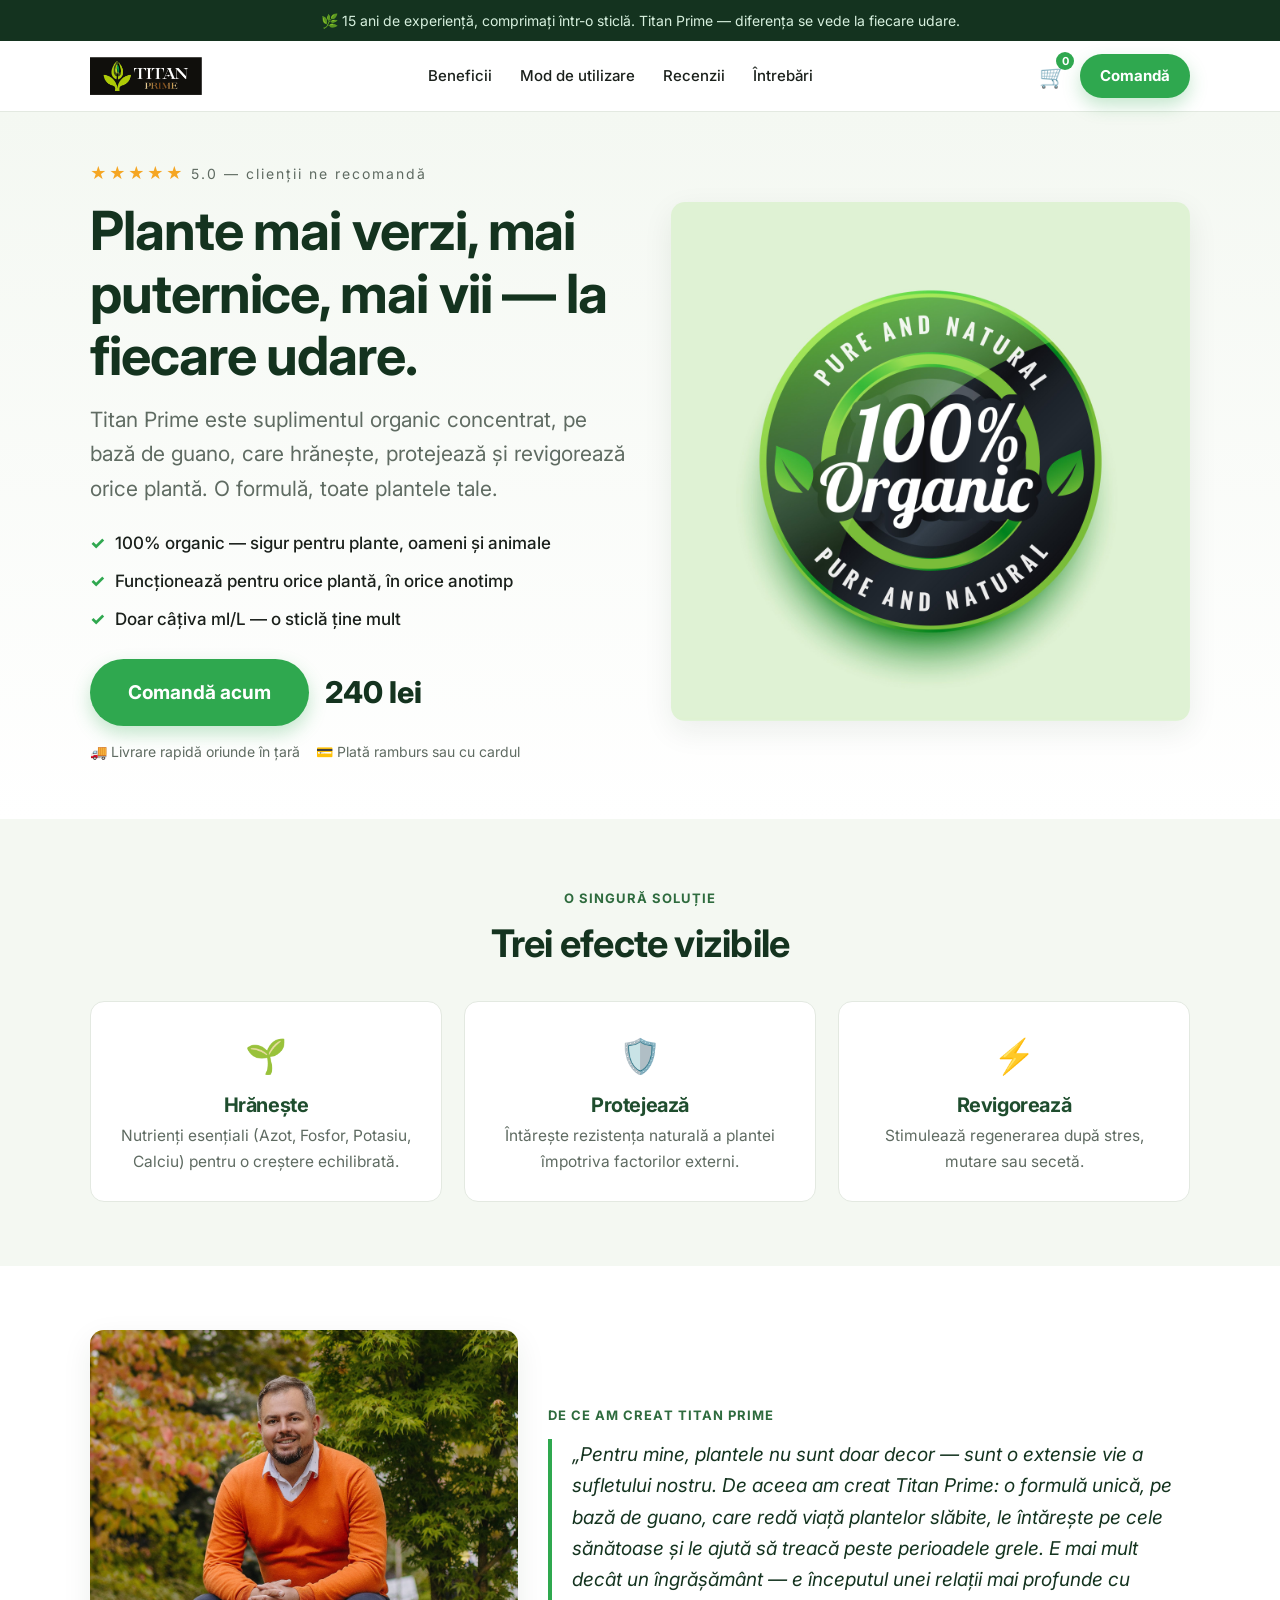
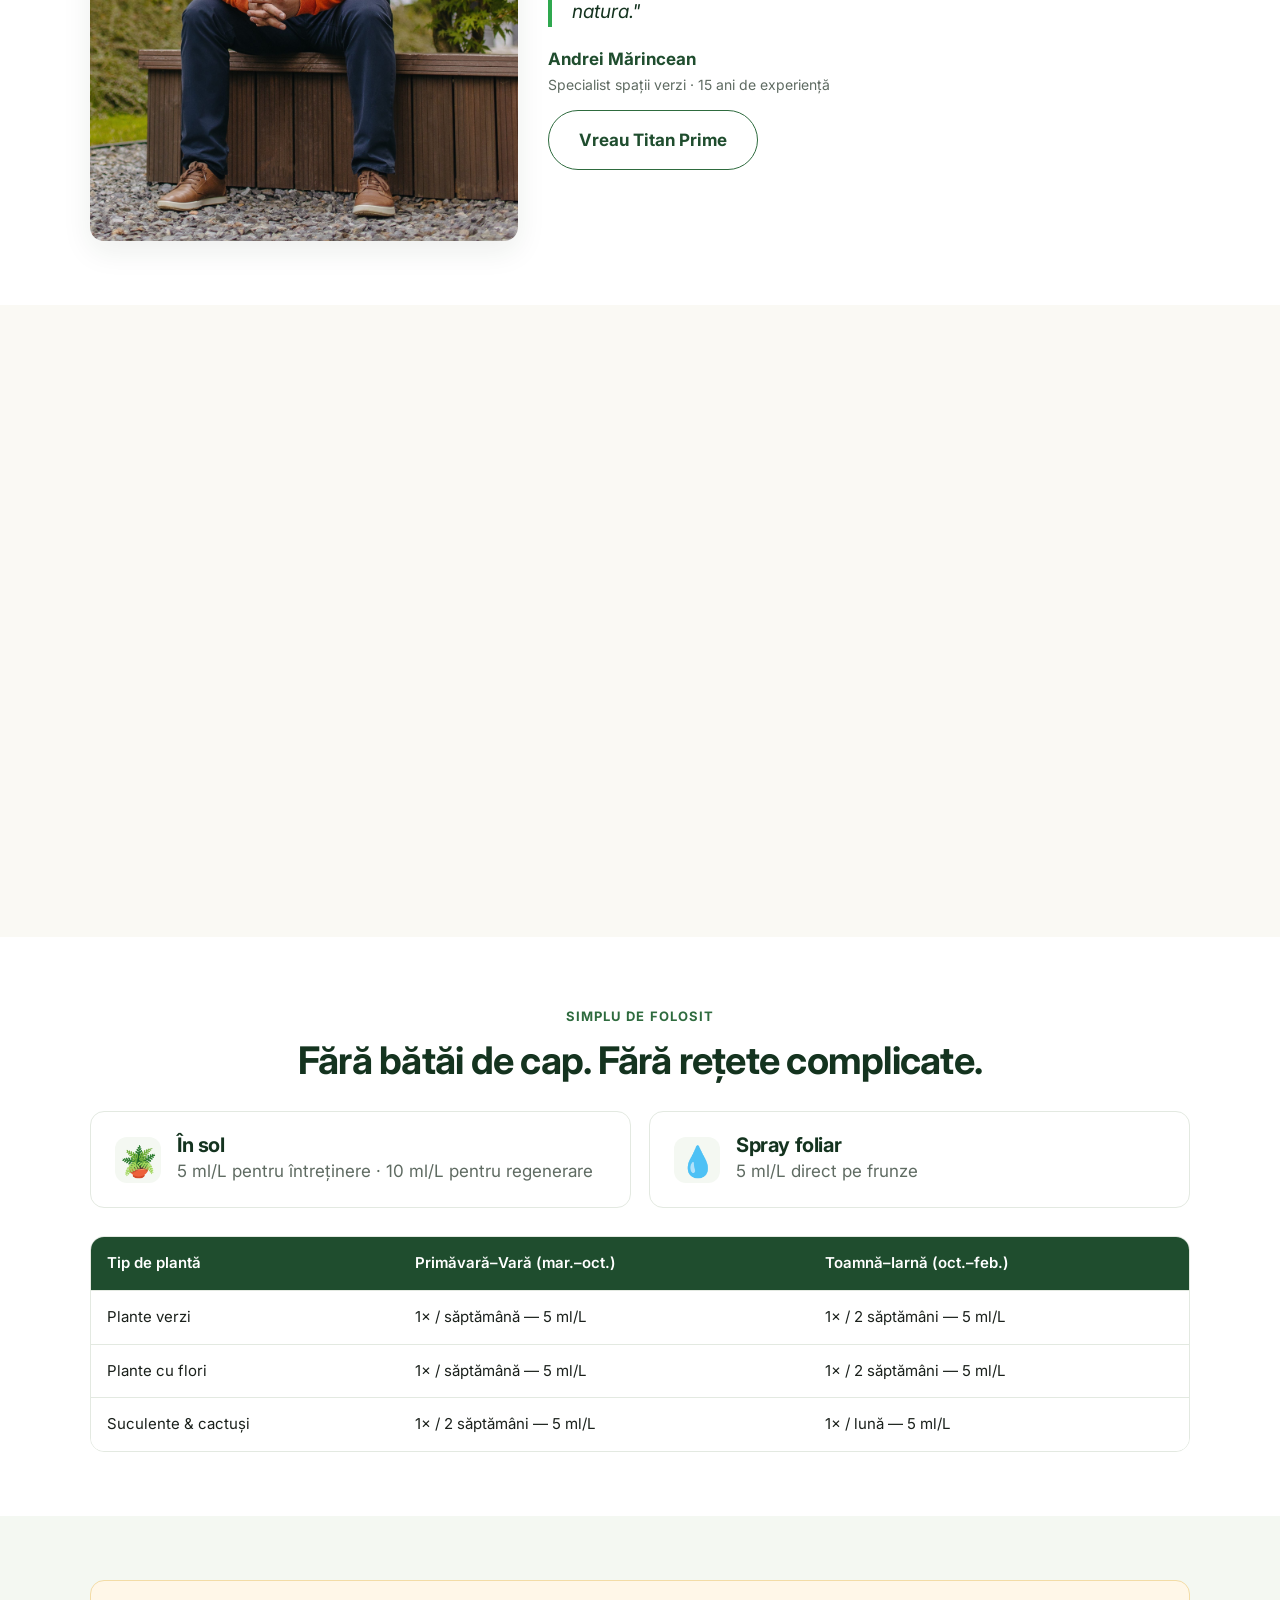
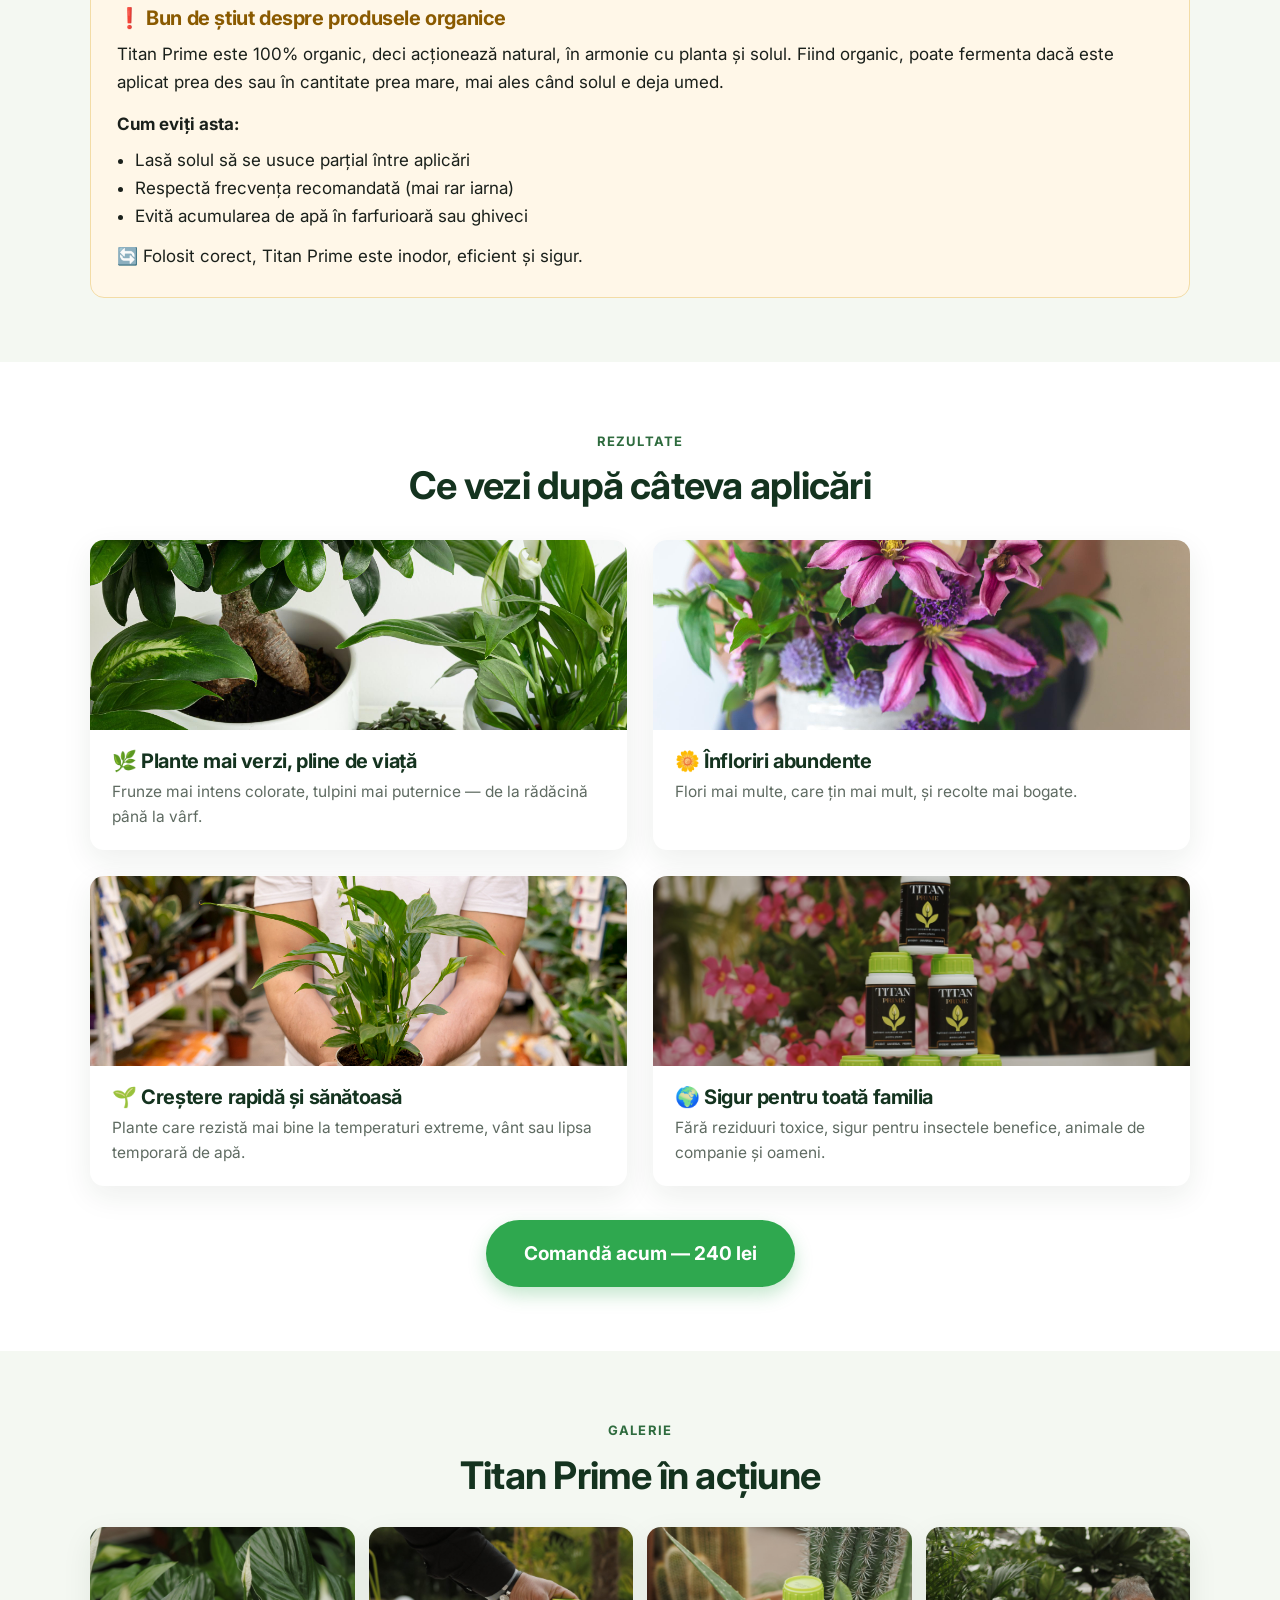
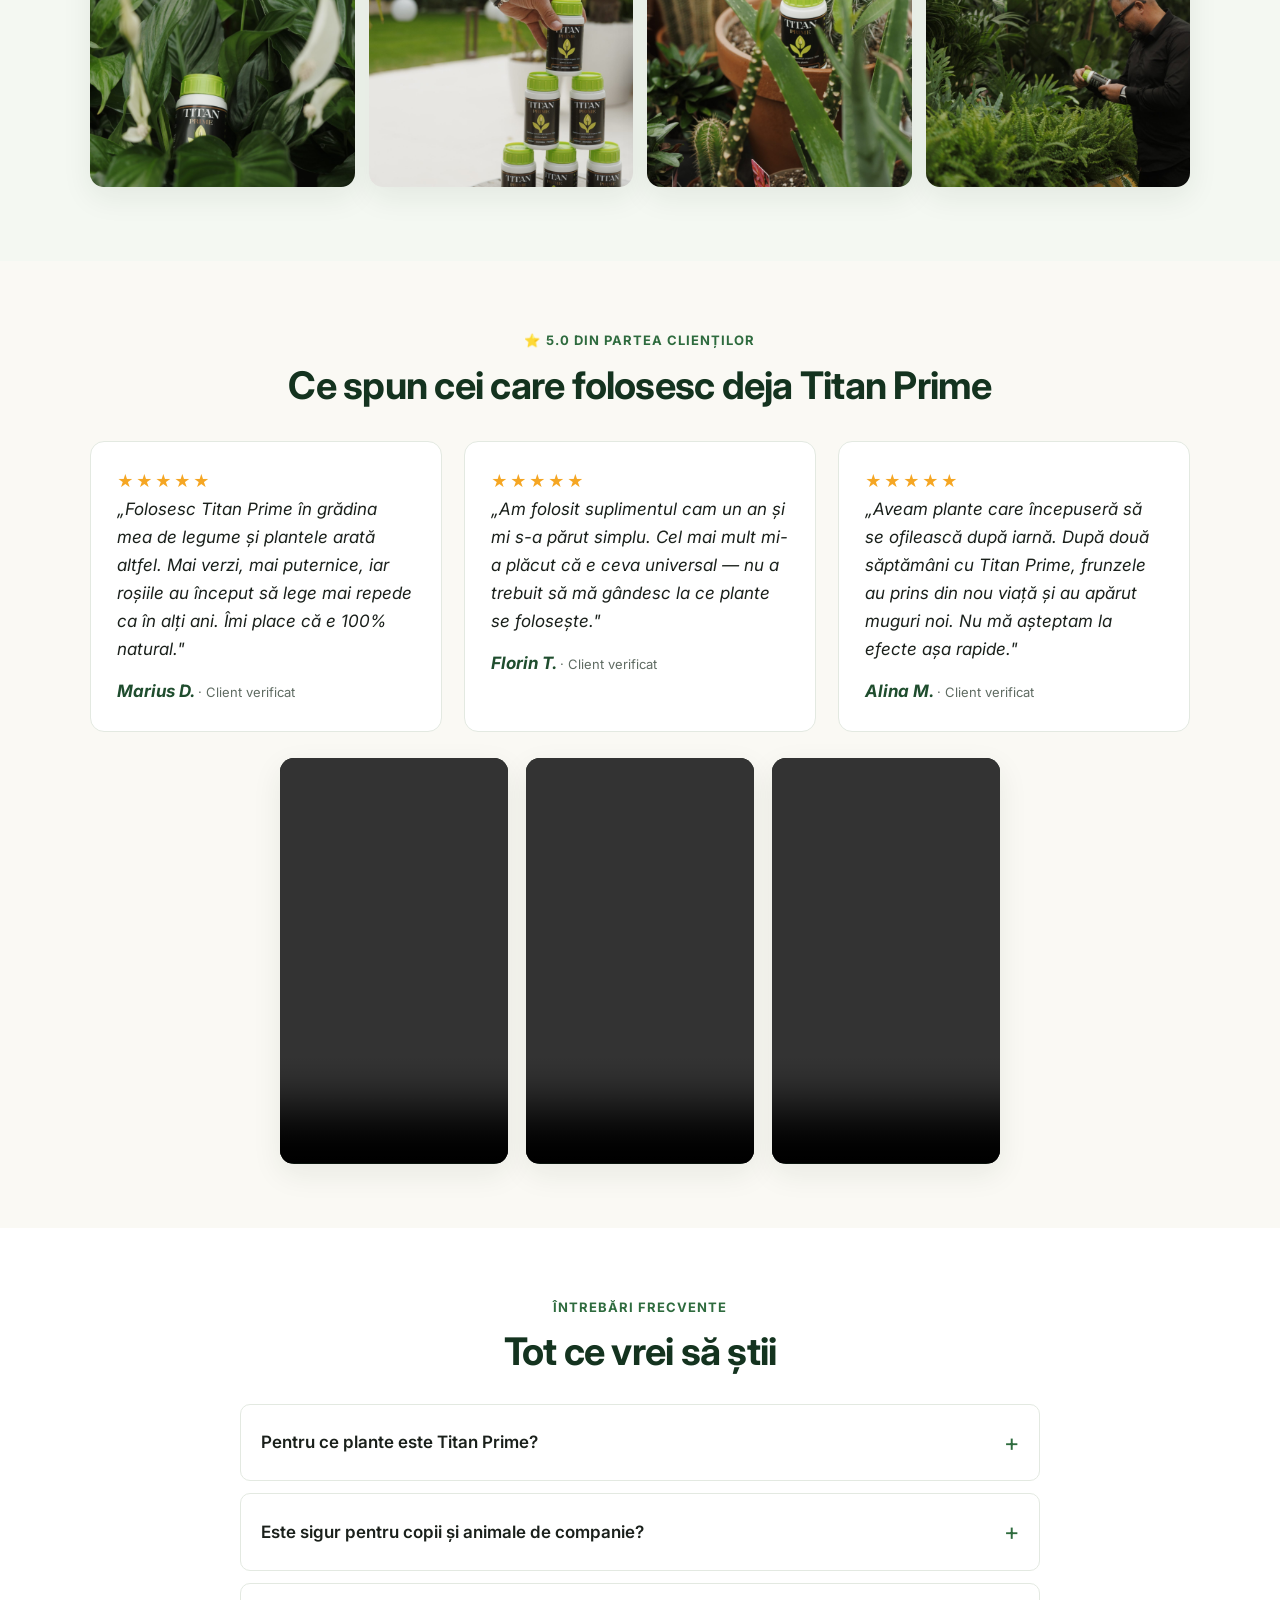
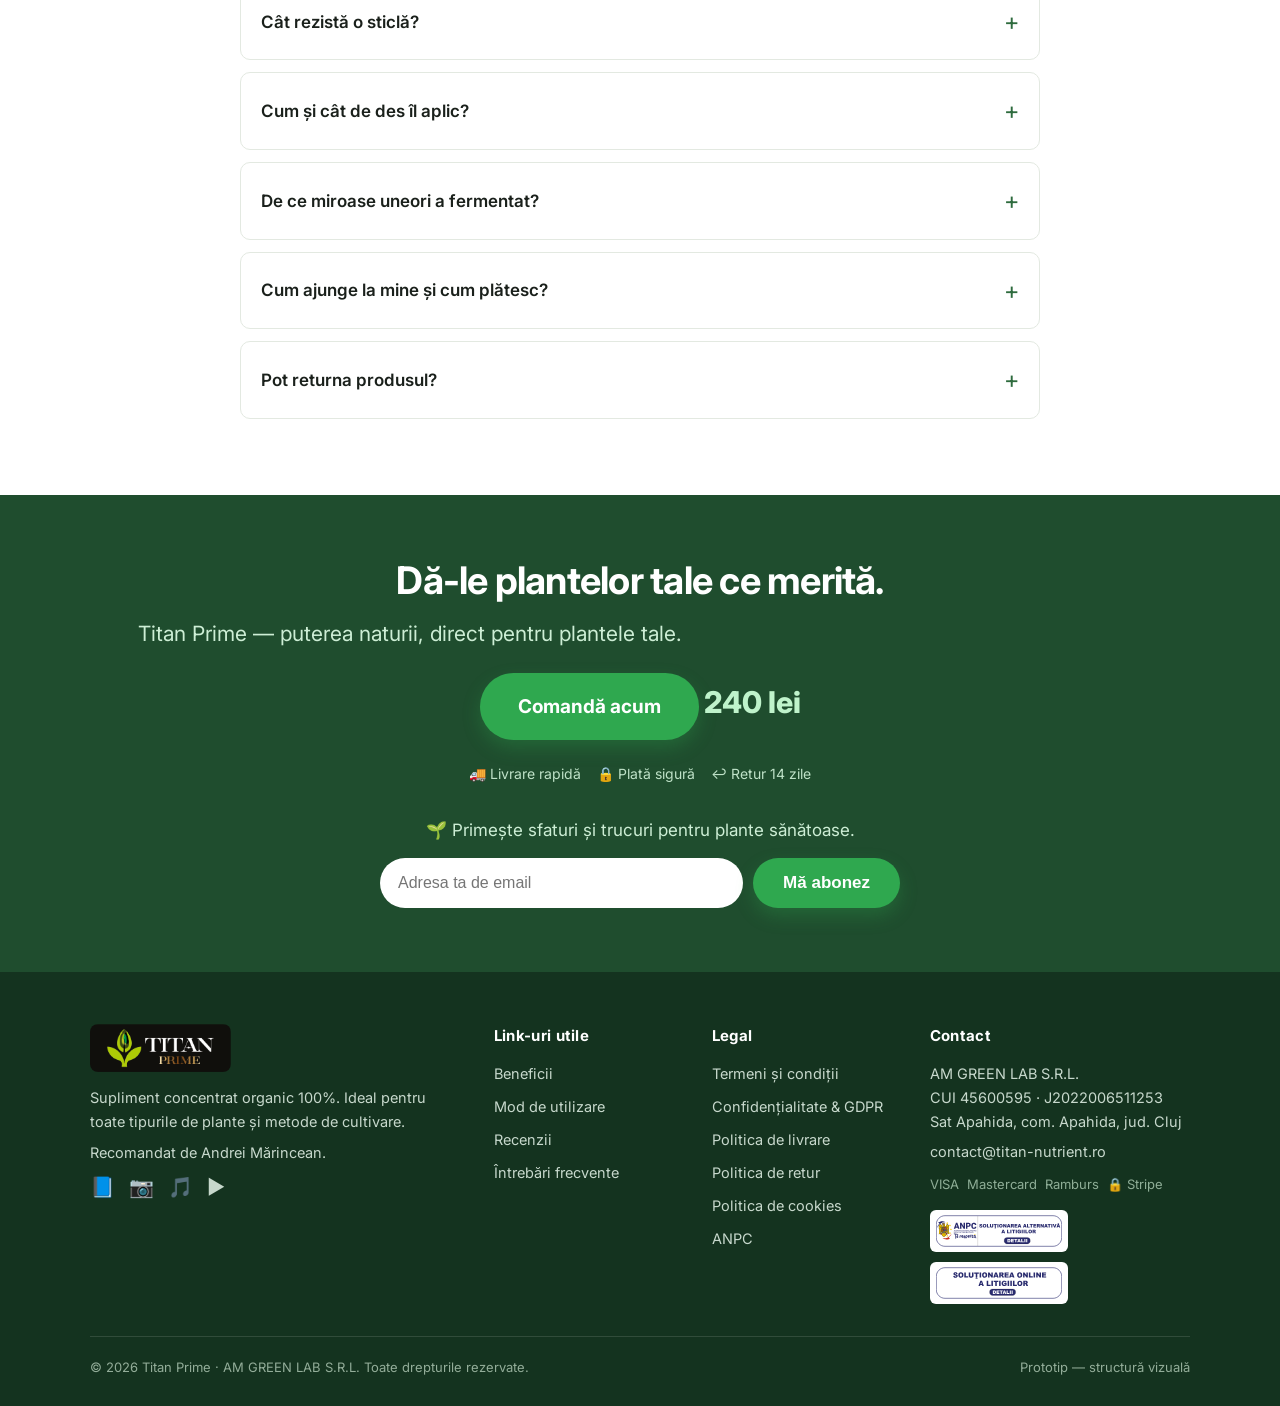
==== index.html @ b07f4537 "Titan Prime — prototip static (landing + pagini legale) Co-Authored-By: Claude Opus 4.8 (1M context)" ====
<!doctype html>
<html lang="ro">
<head>
  <meta charset="utf-8" />
  <meta name="viewport" content="width=device-width, initial-scale=1" />
  <title>Titan Prime — Supliment organic concentrat pentru plante | 100% natural</title>
  <meta name="description" content="Titan Prime, suplimentul organic pe bază de guano care hrănește, protejează și revigorează orice plantă. Recomandat de Andrei Mărincean. Livrare rapidă în toată țara." />
  <meta property="og:title" content="Titan Prime — puterea naturii, direct pentru plantele tale" />
  <meta property="og:description" content="Supliment organic concentrat 100%, pe bază de guano. Plante mai verzi, mai puternice, mai vii." />
  <meta property="og:image" content="assets/img/product-hero.jpg" />
  <meta property="og:type" content="product" />
  <link rel="icon" href="data:image/svg+xml,%3Csvg xmlns='http://www.w3.org/2000/svg' viewBox='0 0 64 64'%3E%3Crect width='64' height='64' rx='14' fill='%231f4d2e'/%3E%3Ctext x='50%25' y='56%25' text-anchor='middle' font-family='Arial,sans-serif' font-size='30' font-weight='700' fill='%237bc043'%3ETP%3C/text%3E%3C/svg%3E" />
  <link rel="preconnect" href="https://fonts.googleapis.com" />
  <link rel="preconnect" href="https://fonts.gstatic.com" crossorigin />
  <link href="https://fonts.googleapis.com/css2?family=Inter:wght@400;500;600;700;800&display=swap" rel="stylesheet" />
  <link rel="stylesheet" href="assets/css/styles.css" />
</head>
<body>

  <!-- Announcement bar -->
  <div class="announce">🌿 15 ani de experiență, comprimați într-o sticlă. Titan Prime — diferența se vede la fiecare udare.</div>

  <!-- Header -->
  <header class="site-header">
    <div class="wrap">
      <a class="logo" href="index.html"><img src="assets/img/logo.png" alt="Titan Prime" /></a>
      <nav class="site-nav">
        <a href="#beneficii">Beneficii</a>
        <a href="#utilizare">Mod de utilizare</a>
        <a href="#recenzii">Recenzii</a>
        <a href="#faq">Întrebări</a>
      </nav>
      <div class="header-actions">
        <a class="cart-link" href="#" aria-label="Coș">🛒<span class="cart-count">0</span></a>
        <a class="btn" href="#comanda">Comandă</a>
      </div>
    </div>
  </header>

  <main>

    <!-- HERO -->
    <section class="hero" id="comanda">
      <div class="wrap">
        <div class="hero__copy">
          <div class="stars">★★★★★ <span style="color:var(--muted);font-size:14px;">5.0 — clienții ne recomandă</span></div>
          <h1>Plante mai verzi, mai puternice, mai vii — la fiecare udare.</h1>
          <p class="lead">Titan Prime este suplimentul organic concentrat, pe bază de guano, care hrănește, protejează și revigorează orice plantă. O formulă, toate plantele tale.</p>
          <ul class="hero__bullets">
            <li>100% organic — sigur pentru plante, oameni și animale</li>
            <li>Funcționează pentru orice plantă, în orice anotimp</li>
            <li>Doar câțiva ml/L — o sticlă ține mult</li>
          </ul>
          <div class="hero__cta">
            <a class="btn btn--lg" href="#comanda">Comandă acum</a>
            <span class="price">240 lei</span>
          </div>
          <div class="trust-row">
            <span>🚚 Livrare rapidă oriunde în țară</span>
            <span>💳 Plată ramburs sau cu cardul</span>
          </div>
        </div>
        <div class="hero__media">
          <img src="assets/img/product-hero.jpg" alt="Titan Prime — supliment organic concentrat pentru plante" />
        </div>
      </div>
    </section>

    <!-- TRANSFORMATION / 3 benefits -->
    <section class="section section--soft">
      <div class="wrap center">
        <span class="eyebrow">O singură soluție</span>
        <h2>Trei efecte vizibile</h2>
        <div class="tri">
          <div class="tri__item">
            <div class="tri__icon">🌱</div>
            <h3>Hrănește</h3>
            <p>Nutrienți esențiali (Azot, Fosfor, Potasiu, Calciu) pentru o creștere echilibrată.</p>
          </div>
          <div class="tri__item">
            <div class="tri__icon">🛡️</div>
            <h3>Protejează</h3>
            <p>Întărește rezistența naturală a plantei împotriva factorilor externi.</p>
          </div>
          <div class="tri__item">
            <div class="tri__icon">⚡</div>
            <h3>Revigorează</h3>
            <p>Stimulează regenerarea după stres, mutare sau secetă.</p>
          </div>
        </div>
      </div>
    </section>

    <!-- FOUNDER -->
    <section class="section">
      <div class="wrap">
        <div class="founder">
          <img src="assets/img/andrei-founder.jpg" alt="Andrei Mărincean, specialist spații verzi" loading="lazy" />
          <div>
            <span class="eyebrow">De ce am creat Titan Prime</span>
            <blockquote>„Pentru mine, plantele nu sunt doar decor — sunt o extensie vie a sufletului nostru. De aceea am creat Titan Prime: o formulă unică, pe bază de guano, care redă viață plantelor slăbite, le întărește pe cele sănătoase și le ajută să treacă peste perioadele grele. E mai mult decât un îngrășământ — e începutul unei relații mai profunde cu natura."</blockquote>
            <p class="sign">Andrei Mărincean <span>Specialist spații verzi · 15 ani de experiență</span></p>
            <a class="btn btn--ghost" href="#comanda">Vreau Titan Prime</a>
          </div>
        </div>
      </div>
    </section>

    <!-- FEATURES -->
    <section class="section section--cream" id="beneficii">
      <div class="wrap center">
        <span class="eyebrow">De ce Titan Prime</span>
        <h2>Tot ce-i trebuie plantei tale, într-o sticlă</h2>
        <div class="features" style="text-align:left;">
          <div class="feature"><div class="feature__icon">🧪</div><h3>Formulă concentrată</h3><p>Doar câțiva ml/L pentru rezultate vizibile. O sticlă ține luni întregi.</p></div>
          <div class="feature"><div class="feature__icon">🌍</div><h3>100% organic</h3><p>Ingrediente naturale care protejează planta, solul, animalele și familia ta.</p></div>
          <div class="feature"><div class="feature__icon">🪴</div><h3>Versatilitate totală</h3><p>Funcționează la plante de apartament, de grădină și de cultură, în orice anotimp.</p></div>
          <div class="feature"><div class="feature__icon">🛡️</div><h3>Sprijină imunitatea</h3><p>Ajută planta să reziste mai bine la stres, boli și schimbări de mediu.</p></div>
          <div class="feature"><div class="feature__icon">⏱️</div><h3>Economisește timp</h3><p>Fără rețete complicate, fără pregătiri. Aplici și vezi cum cresc.</p></div>
          <div class="feature"><div class="feature__icon">⭐</div><h3>Recomandat de specialist</h3><p>Creat de Andrei Mărincean, cu 15 ani de experiență în îngrijirea plantelor.</p></div>
        </div>
      </div>
    </section>

    <!-- HOW TO USE -->
    <section class="section" id="utilizare">
      <div class="wrap">
        <div class="center">
          <span class="eyebrow">Simplu de folosit</span>
          <h2>Fără bătăi de cap. Fără rețete complicate.</h2>
        </div>
        <div class="usage-modes">
          <div class="usage-mode"><span class="ic ic--emoji">🪴</span><div><h3>În sol</h3><p style="margin:0;color:var(--muted);">5 ml/L pentru întreținere · 10 ml/L pentru regenerare</p></div></div>
          <div class="usage-mode"><span class="ic ic--emoji">💧</span><div><h3>Spray foliar</h3><p style="margin:0;color:var(--muted);">5 ml/L direct pe frunze</p></div></div>
        </div>
        <div class="table-wrap">
          <table>
            <thead>
              <tr><th>Tip de plantă</th><th>Primăvară–Vară (mar.–oct.)</th><th>Toamnă–Iarnă (oct.–feb.)</th></tr>
            </thead>
            <tbody>
              <tr><td>Plante verzi</td><td>1× / săptămână — 5 ml/L</td><td>1× / 2 săptămâni — 5 ml/L</td></tr>
              <tr><td>Plante cu flori</td><td>1× / săptămână — 5 ml/L</td><td>1× / 2 săptămâni — 5 ml/L</td></tr>
              <tr><td>Suculente & cactuși</td><td>1× / 2 săptămâni — 5 ml/L</td><td>1× / lună — 5 ml/L</td></tr>
            </tbody>
          </table>
        </div>
      </div>
    </section>

    <!-- NOTICE -->
    <section class="section section--soft">
      <div class="wrap">
        <div class="notice">
          <h3>❗ Bun de știut despre produsele organice</h3>
          <p>Titan Prime este 100% organic, deci acționează natural, în armonie cu planta și solul. Fiind organic, poate fermenta dacă este aplicat prea des sau în cantitate prea mare, mai ales când solul e deja umed.</p>
          <strong>Cum eviți asta:</strong>
          <ul>
            <li>Lasă solul să se usuce parțial între aplicări</li>
            <li>Respectă frecvența recomandată (mai rar iarna)</li>
            <li>Evită acumularea de apă în farfurioară sau ghiveci</li>
          </ul>
          <p style="margin:12px 0 0;">🔄 Folosit corect, Titan Prime este inodor, eficient și sigur.</p>
        </div>
      </div>
    </section>

    <!-- PROVEN BENEFITS -->
    <section class="section">
      <div class="wrap center">
        <span class="eyebrow">Rezultate</span>
        <h2>Ce vezi după câteva aplicări</h2>
        <div class="benefits-list" style="text-align:left;">
          <div class="benefit-card"><img src="assets/img/benefit-verzi.jpg" alt="Plante mai verzi" loading="lazy" /><div class="body"><h3>🌿 Plante mai verzi, pline de viață</h3><p>Frunze mai intens colorate, tulpini mai puternice — de la rădăcină până la vârf.</p></div></div>
          <div class="benefit-card"><img src="assets/img/benefit-flori.jpg" alt="Înfloriri abundente" loading="lazy" /><div class="body"><h3>🌼 Înfloriri abundente</h3><p>Flori mai multe, care țin mai mult, și recolte mai bogate.</p></div></div>
          <div class="benefit-card"><img src="assets/img/benefit-crestere.jpg" alt="Creștere rapidă" loading="lazy" /><div class="body"><h3>🌱 Creștere rapidă și sănătoasă</h3><p>Plante care rezistă mai bine la temperaturi extreme, vânt sau lipsa temporară de apă.</p></div></div>
          <div class="benefit-card"><img src="assets/img/gallery-1.jpg" alt="Sigur pentru familie" /><div class="body"><h3>🌍 Sigur pentru toată familia</h3><p>Fără reziduuri toxice, sigur pentru insectele benefice, animale de companie și oameni.</p></div></div>
        </div>
        <div style="margin-top:34px;"><a class="btn btn--lg" href="#comanda">Comandă acum — 240 lei</a></div>
      </div>
    </section>

    <!-- GALLERY STRIP -->
    <section class="section section--soft">
      <div class="wrap center">
        <span class="eyebrow">Galerie</span>
        <h2>Titan Prime în acțiune</h2>
        <div class="gallery-strip">
          <img src="assets/img/gallery-5.jpg" alt="Plante îngrijite cu Titan Prime" loading="lazy" />
          <img src="assets/img/gallery-2.jpg" alt="Plante îngrijite cu Titan Prime" loading="lazy" />
          <img src="assets/img/gallery-3.jpg" alt="Plante sănătoase" loading="lazy" />
          <img src="assets/img/gallery-4.jpg" alt="Rezultate Titan Prime" loading="lazy" />
        </div>
      </div>
    </section>

    <!-- TESTIMONIALS -->
    <section class="section section--cream" id="recenzii">
      <div class="wrap center">
        <span class="eyebrow">⭐ 5.0 din partea clienților</span>
        <h2>Ce spun cei care folosesc deja Titan Prime</h2>
        <div class="reviews" style="text-align:left;">
          <div class="review">
            <div class="stars">★★★★★</div>
            <p>„Folosesc Titan Prime în grădina mea de legume și plantele arată altfel. Mai verzi, mai puternice, iar roșiile au început să lege mai repede ca în alți ani. Îmi place că e 100% natural."</p>
            <p class="who">Marius D. <span>· Client verificat</span></p>
          </div>
          <div class="review">
            <div class="stars">★★★★★</div>
            <p>„Am folosit suplimentul cam un an și mi s-a părut simplu. Cel mai mult mi-a plăcut că e ceva universal — nu a trebuit să mă gândesc la ce plante se folosește."</p>
            <p class="who">Florin T. <span>· Client verificat</span></p>
          </div>
          <div class="review">
            <div class="stars">★★★★★</div>
            <p>„Aveam plante care începuseră să se ofilească după iarnă. După două săptămâni cu Titan Prime, frunzele au prins din nou viață și au apărut muguri noi. Nu mă așteptam la efecte așa rapide."</p>
            <p class="who">Alina M. <span>· Client verificat</span></p>
          </div>
        </div>
        <!-- Video testimoniale reale -->
        <div class="video-row">
          <video class="video-item" controls preload="metadata" muted playsinline src="https://shop.andreimarincean.ro/wp-content/uploads/2025/05/VID-20251214-WA0001.mp4"></video>
          <video class="video-item" controls preload="metadata" muted playsinline src="https://shop.andreimarincean.ro/wp-content/uploads/2026/02/Recenzie-Andrei-Marincean-landscape.mp4"></video>
          <video class="video-item" controls preload="metadata" muted playsinline src="https://shop.andreimarincean.ro/wp-content/uploads/2025/10/reel-scurt-converted.mp4#t=1"></video>
        </div>
      </div>
    </section>

    <!-- FAQ -->
    <section class="section" id="faq">
      <div class="wrap center">
        <span class="eyebrow">Întrebări frecvente</span>
        <h2>Tot ce vrei să știi</h2>
        <div class="faq" style="text-align:left;">
          <details><summary>Pentru ce plante este Titan Prime?</summary><p>Pentru toate — plante de apartament, de grădină, de cultură, plante verzi, cu flori, suculente și cactuși.</p></details>
          <details><summary>Este sigur pentru copii și animale de companie?</summary><p>Da. Titan Prime este 100% organic, fără reziduuri toxice, sigur pentru oameni, animale și insectele benefice — folosit conform indicațiilor.</p></details>
          <details><summary>Cât rezistă o sticlă?</summary><p>Mult. Formula e concentrată — ai nevoie de doar câțiva ml/L per aplicare.</p></details>
          <details><summary>Cum și cât de des îl aplic?</summary><p>În sol (5 ml/L întreținere, 10 ml/L regenerare) sau ca spray foliar (5 ml/L). Frecvența variază pe anotimp — vezi tabelul de mai sus.</p></details>
          <details><summary>De ce miroase uneori a fermentat?</summary><p>Pentru că e organic. Apare doar dacă aplici prea des sau pe sol prea umed. Respectă frecvența și lasă solul să se usuce parțial între aplicări.</p></details>
          <details><summary>Cum ajunge la mine și cum plătesc?</summary><p>Livrare rapidă oriunde în țară, prin curier. Plătești ramburs (la livrare) sau cu cardul.</p></details>
          <details><summary>Pot returna produsul?</summary><p>Da, ai 14 zile de retragere conform legii. Vezi <a href="politica-de-retur.html">Politica de retur</a>.</p></details>
        </div>
      </div>
    </section>

    <!-- FINAL CTA + NEWSLETTER -->
    <section class="section section--green">
      <div class="wrap final-cta">
        <h2>Dă-le plantelor tale ce merită.</h2>
        <p class="lead" style="color:#cdeed5;">Titan Prime — puterea naturii, direct pentru plantele tale.</p>
        <div style="margin:22px 0;"><a class="btn btn--lg" href="#comanda">Comandă acum</a> <span class="price">240 lei</span></div>
        <div class="trust-row" style="justify-content:center;color:#bfe2c8;">
          <span>🚚 Livrare rapidă</span><span>🔒 Plată sigură</span><span>↩️ Retur 14 zile</span>
        </div>
        <div class="newsletter">
          <p style="color:#cdeed5;margin-top:30px;">🌱 Primește sfaturi și trucuri pentru plante sănătoase.</p>
          <form onsubmit="return false;">
            <input type="email" placeholder="Adresa ta de email" aria-label="Email" />
            <button class="btn" type="submit">Mă abonez</button>
          </form>
        </div>
      </div>
    </section>

  </main>

  <!-- FOOTER -->
  <footer class="site-footer">
    <div class="wrap">
      <div class="footer-grid">
        <div>
          <div class="footer-logo"><img src="assets/img/logo.png" alt="Titan Prime" /></div>
          <p style="margin:0;">Supliment concentrat organic 100%. Ideal pentru toate tipurile de plante și metode de cultivare.</p>
          <p style="margin:8px 0 0;">Recomandat de Andrei Mărincean.</p>
          <div class="socials"><a href="#" aria-label="Facebook">📘</a><a href="#" aria-label="Instagram">📷</a><a href="#" aria-label="TikTok">🎵</a><a href="#" aria-label="YouTube">▶️</a></div>
        </div>
        <div>
          <h4>Link-uri utile</h4>
          <ul>
            <li><a href="#beneficii">Beneficii</a></li>
            <li><a href="#utilizare">Mod de utilizare</a></li>
            <li><a href="#recenzii">Recenzii</a></li>
            <li><a href="#faq">Întrebări frecvente</a></li>
          </ul>
        </div>
        <div>
          <h4>Legal</h4>
          <ul>
            <li><a href="termeni-si-conditii.html">Termeni și condiții</a></li>
            <li><a href="politica-de-confidentialitate-si-gdpr.html">Confidențialitate & GDPR</a></li>
            <li><a href="politica-de-livrare.html">Politica de livrare</a></li>
            <li><a href="politica-de-retur.html">Politica de retur</a></li>
            <li><a href="politica-de-cookies.html">Politica de cookies</a></li>
            <li><a href="https://anpc.ro/" target="_blank" rel="noopener">ANPC</a></li>
          </ul>
        </div>
        <div>
          <h4>Contact</h4>
          <p style="margin:0 0 6px;">AM GREEN LAB S.R.L.<br>CUI 45600595 · J2022006511253<br>Sat Apahida, com. Apahida, jud. Cluj</p>
          <p style="margin:0;"><a href="mailto:contact@titan-nutrient.ro">contact@titan-nutrient.ro</a></p>
          <div class="pay-icons"><span>VISA</span><span>Mastercard</span><span>Ramburs</span><span>🔒 Stripe</span></div>
          <div class="anpc-badges">
            <a href="https://anpc.ro/ce-este-sal/" target="_blank" rel="noopener" aria-label="ANPC — Soluționarea Alternativă a Litigiilor"><img src="assets/img/anpc-sal.svg" alt="ANPC SAL" loading="lazy" /></a>
            <a href="https://ec.europa.eu/consumers/odr" target="_blank" rel="noopener" aria-label="Soluționarea Online a Litigiilor"><img src="assets/img/anpc-sol.svg" alt="ANPC SOL" loading="lazy" /></a>
          </div>
        </div>
      </div>
      <div class="footer-legal">
        <span>© 2026 Titan Prime · AM GREEN LAB S.R.L. Toate drepturile rezervate.</span>
        <span>Prototip — structură vizuală</span>
      </div>
    </div>
  </footer>

  <!-- Sticky mobile order bar -->
  <div class="mobile-bar">
    <div class="mb-info">
      <span class="mb-name">Titan Prime</span>
      <span class="mb-price">240 lei</span>
    </div>
    <a class="btn" href="#comanda">Comandă acum</a>
  </div>

  <script>
    // Scroll-reveal: fade-in section content as it enters the viewport
    (function () {
      var targets = document.querySelectorAll('main .section > .wrap, .hero .wrap');
      targets.forEach(function (el) { el.classList.add('reveal'); });
      if (!('IntersectionObserver' in window)) {
        targets.forEach(function (el) { el.classList.add('is-visible'); });
        return;
      }
      var io = new IntersectionObserver(function (entries) {
        entries.forEach(function (e) {
          if (e.isIntersecting) { e.target.classList.add('is-visible'); io.unobserve(e.target); }
        });
      }, { threshold: 0.12 });
      targets.forEach(function (el) { io.observe(el); });
    })();
  </script>

</body>
</html>
---- assets/css/styles.css ----
/* ===========================================================
   Titan Prime — prototip static
   Mobile-first. Paletă organică (verde). CTA verde.
   =========================================================== */

:root {
  --green-900: #14331f;
  --green-700: #1f4d2e;
  --green-600: #2e6b3e;
  --green-500: #3a8a4e;
  --cta:       #2fa84f;
  --cta-hover: #248a40;
  --bg:        #ffffff;
  --bg-soft:   #f4f8f2;
  --bg-cream:  #faf9f4;
  --fg:        #1a201b;
  --muted:     #5f6b62;
  --line:      #e3e9e1;
  --star:      #f5a623;
  --radius:    14px;
  --radius-sm: 10px;
  --max:       1140px;
  --shadow:    0 10px 30px rgba(20, 51, 31, 0.08);
  --font:      "Inter", -apple-system, BlinkMacSystemFont, "Segoe UI", Roboto, sans-serif;
}

* { box-sizing: border-box; margin: 0; padding: 0; }

html { scroll-behavior: smooth; }

body {
  font-family: var(--font);
  color: var(--fg);
  background: var(--bg);
  font-size: 17px;
  line-height: 1.65;
  -webkit-font-smoothing: antialiased;
}

img { max-width: 100%; display: block; }

h1, h2, h3 { line-height: 1.15; letter-spacing: -0.02em; color: var(--green-900); }
h2 { font-size: clamp(26px, 4vw, 38px); margin-bottom: 14px; }
h3 { font-size: 20px; }
p { margin-bottom: 14px; }
a { color: inherit; }

.wrap { max-width: var(--max); margin: 0 auto; padding: 0 20px; }

.section { padding: 64px 0; }
.section--soft  { background: var(--bg-soft); }
.section--cream { background: var(--bg-cream); }
.section--green { background: var(--green-700); color: #eafaef; }
.section--green h2 { color: #fff; }

.center { text-align: center; }
.lead { font-size: clamp(17px, 2.2vw, 21px); color: var(--muted); max-width: 640px; }
.center .lead { margin-left: auto; margin-right: auto; }
.eyebrow {
  display: inline-block; font-size: 13px; font-weight: 700; letter-spacing: 0.08em;
  text-transform: uppercase; color: var(--green-600); margin-bottom: 12px;
}

/* ---------- Buttons ---------- */
.btn {
  display: inline-flex; align-items: center; gap: 10px; justify-content: center;
  background: var(--cta); color: #fff; font-weight: 700; font-size: 17px;
  padding: 15px 30px; border-radius: 999px; border: 0; cursor: pointer;
  text-decoration: none; transition: background .15s ease, transform .15s ease;
  box-shadow: 0 8px 18px rgba(47, 168, 79, .28);
}
.btn:hover { background: var(--cta-hover); transform: translateY(-1px); }
.btn--lg { font-size: 19px; padding: 18px 38px; }
.btn--ghost { background: transparent; color: var(--green-700); box-shadow: none; border: 1.5px solid var(--green-600); }
.btn--ghost:hover { background: var(--green-600); color: #fff; }

/* ---------- Stars / trust ---------- */
.stars { color: var(--star); letter-spacing: 2px; font-size: 16px; }
.trust-row { display: flex; flex-wrap: wrap; gap: 16px; align-items: center; color: var(--muted); font-size: 14px; }
.trust-row span { display: inline-flex; align-items: center; gap: 6px; }

/* ---------- Announcement bar ---------- */
.announce {
  background: var(--green-900); color: #d7f0de; text-align: center;
  font-size: 14px; padding: 9px 16px;
}

/* ---------- Header ---------- */
.site-header {
  position: sticky; top: 0; z-index: 50; background: rgba(255,255,255,.92);
  backdrop-filter: blur(8px); border-bottom: 1px solid var(--line);
}
.site-header .wrap { display: flex; align-items: center; justify-content: space-between; height: 70px; }
.site-header .logo img { height: 38px; width: auto; }
.site-nav { display: none; gap: 28px; }
.site-nav a { text-decoration: none; font-weight: 500; font-size: 15px; color: var(--fg); }
.site-nav a:hover { color: var(--green-600); }
.header-actions { display: flex; align-items: center; gap: 14px; }
.cart-link { position: relative; text-decoration: none; font-size: 22px; }
.cart-count {
  position: absolute; top: -6px; right: -8px; background: var(--cta); color: #fff;
  font-size: 11px; font-weight: 700; border-radius: 999px; min-width: 18px; height: 18px;
  display: grid; place-items: center; padding: 0 4px;
}
.header-actions .btn { padding: 10px 20px; font-size: 15px; }

/* ---------- Hero ---------- */
.hero { padding: 48px 0 56px; background: linear-gradient(180deg, var(--bg-soft), #fff); }
.hero .wrap { display: grid; gap: 36px; align-items: center; }
.hero__media { order: -1; }
.hero__media img { border-radius: var(--radius); box-shadow: var(--shadow); width: 100%; }
.hero h1 { font-size: clamp(32px, 7vw, 54px); margin: 14px 0 16px; }
.hero .lead { margin-bottom: 22px; }
.hero__bullets { list-style: none; margin: 0 0 26px; display: grid; gap: 10px; }
.hero__bullets li { display: flex; gap: 10px; align-items: flex-start; font-weight: 500; }
.hero__bullets li::before { content: "✓"; color: var(--cta); font-weight: 800; }
.hero__cta { display: flex; flex-wrap: wrap; align-items: center; gap: 16px; margin-bottom: 14px; }
.price { font-size: 30px; font-weight: 800; color: var(--green-900); }

/* ---------- Transformation / 3 benefits ---------- */
.tri { display: grid; gap: 22px; margin-top: 36px; }
.tri__item { text-align: center; padding: 26px 18px; background: #fff; border: 1px solid var(--line); border-radius: var(--radius); }
.tri__icon { font-size: 34px; margin-bottom: 10px; }
.tri__item h3 { color: var(--green-700); margin-bottom: 6px; }
.tri__item p { color: var(--muted); margin: 0; font-size: 15.5px; }

/* ---------- Founder ---------- */
.founder { display: grid; gap: 30px; align-items: center; }
.founder img { border-radius: var(--radius); box-shadow: var(--shadow); }
.founder blockquote { font-size: 19px; font-style: italic; color: var(--green-900); border-left: 4px solid var(--cta); padding-left: 20px; margin: 0 0 18px; }
.founder .sign { font-weight: 700; color: var(--green-700); }
.founder .sign span { display: block; font-weight: 400; font-size: 14px; color: var(--muted); }

/* ---------- Features grid ---------- */
.features { display: grid; gap: 18px; margin-top: 36px; }
.feature { background: #fff; border: 1px solid var(--line); border-radius: var(--radius); padding: 24px; }
.feature__icon { font-size: 28px; margin-bottom: 10px; }
.feature h3 { font-size: 18px; margin-bottom: 6px; }
.feature p { color: var(--muted); font-size: 15.5px; margin: 0; }

/* ---------- How to use ---------- */
.usage-modes { display: grid; gap: 18px; margin: 28px 0; }
.usage-mode { background: #fff; border: 1px solid var(--line); border-radius: var(--radius); padding: 22px 24px; display: flex; gap: 16px; align-items: center; }
.usage-mode .ic { width: 46px; height: 46px; flex: none; }
.usage-mode .ic--emoji { display: grid; place-items: center; font-size: 30px; background: var(--bg-soft); border-radius: 12px; }
.table-wrap { overflow-x: auto; border-radius: var(--radius); border: 1px solid var(--line); }
table { width: 100%; border-collapse: collapse; background: #fff; min-width: 520px; }
th, td { padding: 14px 16px; text-align: left; border-bottom: 1px solid var(--line); font-size: 15px; }
th { background: var(--green-700); color: #fff; font-weight: 600; }
tbody tr:last-child td { border-bottom: 0; }

/* ---------- Notice ---------- */
.notice { background: #fff7e8; border: 1px solid #f3dca6; border-radius: var(--radius); padding: 26px; }
.notice h3 { color: #8a5a00; margin-bottom: 10px; }
.notice ul { margin: 8px 0 0 18px; }

/* ---------- Proven benefits ---------- */
.benefits-list { display: grid; gap: 26px; margin-top: 32px; }
.benefit-card { background: #fff; border-radius: var(--radius); overflow: hidden; box-shadow: var(--shadow); }
.benefit-card img { height: 190px; width: 100%; object-fit: cover; }
.benefit-card .body { padding: 20px 22px; }
.benefit-card h3 { margin-bottom: 6px; }
.benefit-card p { color: var(--muted); margin: 0; font-size: 15.5px; }

/* ---------- Gallery strip ---------- */
.gallery-strip {
  display: grid; grid-auto-flow: column; grid-auto-columns: 78%;
  gap: 14px; overflow-x: auto; scroll-snap-type: x mandatory;
  padding-bottom: 10px; margin-top: 30px;
}
.gallery-strip img {
  scroll-snap-align: center; border-radius: var(--radius);
  height: 260px; width: 100%; object-fit: cover; box-shadow: var(--shadow);
}

/* ---------- Testimonials ---------- */
.reviews { display: grid; gap: 22px; margin-top: 34px; }
.review { background: #fff; border: 1px solid var(--line); border-radius: var(--radius); padding: 26px; }
.review p { font-style: italic; }
.review .who { font-weight: 700; color: var(--green-700); margin: 0; }
.review .who span { font-weight: 400; color: var(--muted); font-style: normal; font-size: 13px; }
.video-row { display: grid; gap: 18px; margin-top: 26px; }
.video-item { aspect-ratio: 9/16; width: 100%; height: 100%; object-fit: cover; background: #0c160f; border-radius: var(--radius); box-shadow: var(--shadow); }

/* ---------- FAQ ---------- */
.faq { max-width: 800px; margin: 30px auto 0; }
.faq details { background: #fff; border: 1px solid var(--line); border-radius: var(--radius-sm); margin-bottom: 12px; padding: 4px 8px; }
.faq summary { cursor: pointer; font-weight: 600; padding: 14px 12px; list-style: none; display: flex; justify-content: space-between; align-items: center; }
.faq summary::-webkit-details-marker { display: none; }
.faq summary::after { content: "+"; font-size: 24px; color: var(--green-600); font-weight: 400; }
.faq details[open] summary::after { content: "–"; }
.faq details p { padding: 0 12px 16px; color: var(--muted); margin: 0; }

/* ---------- Final CTA + newsletter ---------- */
.final-cta { text-align: center; }
.final-cta .price { color: #bff3cb; }
.newsletter { max-width: 520px; margin: 26px auto 0; }
.newsletter form { display: flex; gap: 10px; flex-wrap: wrap; }
.newsletter input { flex: 1; min-width: 200px; padding: 14px 18px; border-radius: 999px; border: 0; font-size: 16px; }

/* ---------- Sticky mobile order bar ---------- */
.mobile-bar {
  position: fixed; bottom: 0; left: 0; right: 0; z-index: 60;
  display: flex; align-items: center; justify-content: space-between; gap: 12px;
  background: #fff; border-top: 1px solid var(--line);
  padding: 10px 16px; box-shadow: 0 -6px 20px rgba(20,51,31,.10);
}
.mobile-bar .mb-info { display: flex; flex-direction: column; line-height: 1.2; }
.mobile-bar .mb-name { font-weight: 700; font-size: 15px; color: var(--green-900); }
.mobile-bar .mb-price { font-weight: 800; color: var(--green-700); }
.mobile-bar .btn { flex: none; padding: 12px 22px; }

/* ---------- Scroll reveal ---------- */
.reveal { opacity: 0; transform: translateY(16px); transition: opacity .6s ease, transform .6s ease; }
.reveal.is-visible { opacity: 1; transform: none; }
@media (prefers-reduced-motion: reduce) { .reveal { opacity: 1; transform: none; transition: none; } }

/* ---------- Footer ---------- */
.site-footer { background: var(--green-900); color: #c7d8cc; font-size: 14.5px; padding: 52px 0 28px; }
.site-footer a { color: #c7d8cc; text-decoration: none; }
.site-footer a:hover { color: #fff; }
.footer-grid { display: grid; gap: 32px; }
.site-footer h4 { color: #fff; font-size: 15px; margin-bottom: 14px; letter-spacing: .02em; }
.site-footer ul { list-style: none; display: grid; gap: 9px; }
.footer-logo img { height: 48px; margin-bottom: 14px; border-radius: 8px; }
.socials { display: flex; gap: 14px; font-size: 20px; margin-top: 6px; }
.pay-icons { display: flex; gap: 8px; margin-top: 10px; font-size: 13px; color: #8fae97; flex-wrap: wrap; }
.anpc-badges { display: flex; gap: 10px; margin-top: 14px; flex-wrap: wrap; }
.anpc-badges img { height: 42px; width: auto; background: #fff; border-radius: 6px; padding: 3px 6px; }
.footer-legal { border-top: 1px solid rgba(255,255,255,.12); margin-top: 32px; padding-top: 20px; display: flex; flex-wrap: wrap; gap: 10px 20px; justify-content: space-between; font-size: 13px; color: #93ad99; }

/* ---------- Legal pages ---------- */
.legal-hero { background: var(--green-700); color: #fff; padding: 48px 0; }
.legal-hero h1 { color: #fff; font-size: clamp(28px, 5vw, 40px); }
.legal-hero p { color: #cfe9d6; margin: 0; }
.legal-body { max-width: 800px; padding: 48px 20px 64px; }
.legal-body h2 { font-size: 22px; margin: 30px 0 10px; color: var(--green-800, #1f4d2e); }
.legal-body p, .legal-body li { color: #36433a; font-size: 16px; }
.legal-body ul { padding-left: 22px; margin-bottom: 14px; }
.legal-body .updated { color: var(--muted); font-size: 14px; }

/* ---------- Responsive (tablet / desktop) ---------- */
@media (min-width: 720px) {
  .tri { grid-template-columns: repeat(3, 1fr); }
  .features { grid-template-columns: repeat(2, 1fr); }
  .benefits-list { grid-template-columns: repeat(2, 1fr); }
  .reviews { grid-template-columns: repeat(3, 1fr); }
  .video-row { grid-template-columns: repeat(3, 1fr); max-width: 720px; margin-left: auto; margin-right: auto; }
  .gallery-strip { grid-auto-flow: row; grid-template-columns: repeat(4, 1fr); overflow: visible; }
  .footer-grid { grid-template-columns: 2fr 1fr 1fr 1.4fr; }
  .usage-modes { grid-template-columns: repeat(2, 1fr); }
}

@media (min-width: 900px) {
  .site-nav { display: flex; }
  .hero .wrap { grid-template-columns: 1.05fr 1fr; }
  .hero__media { order: 1; }
  .founder { grid-template-columns: 0.8fr 1.2fr; }
  .features { grid-template-columns: repeat(3, 1fr); }
}

/* Sticky order bar only on mobile/tablet */
@media (min-width: 900px) {
  .mobile-bar { display: none; }
}
@media (max-width: 899px) {
  body { padding-bottom: 76px; } /* room for the sticky order bar */
}
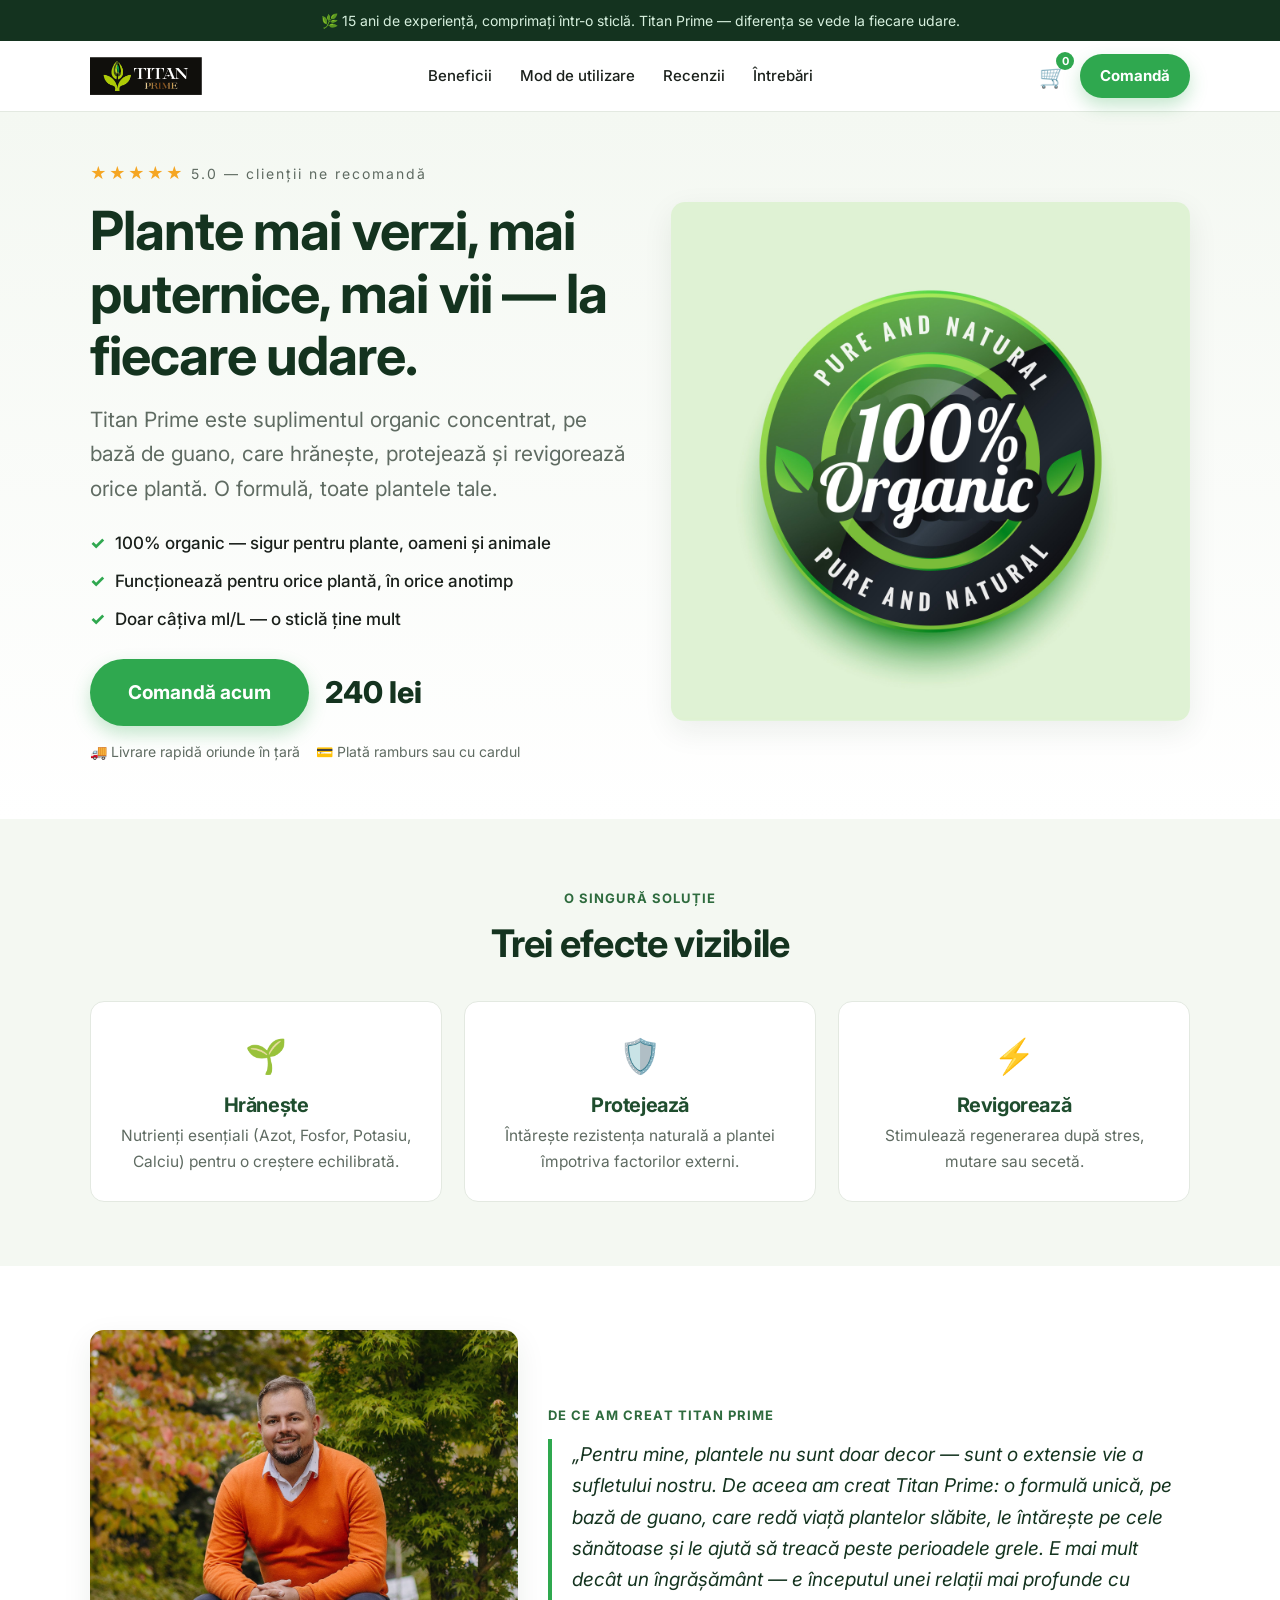
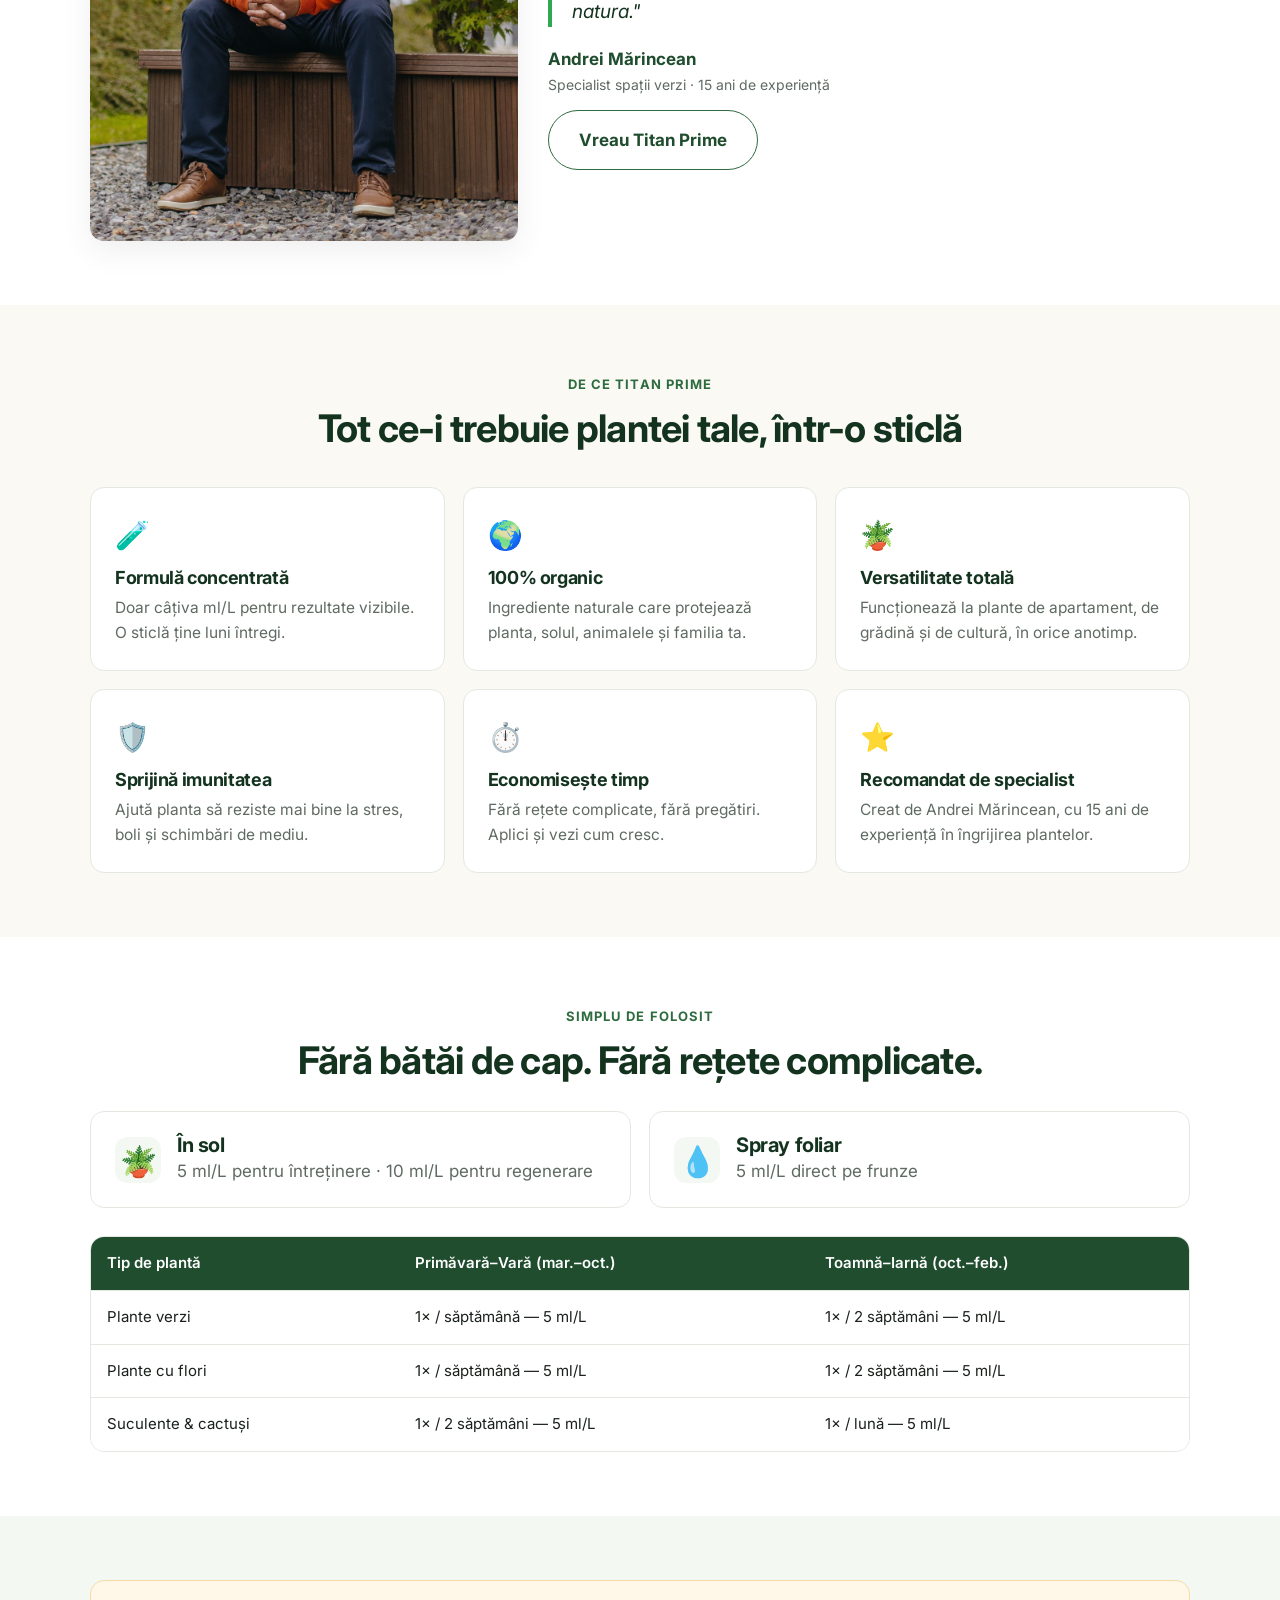
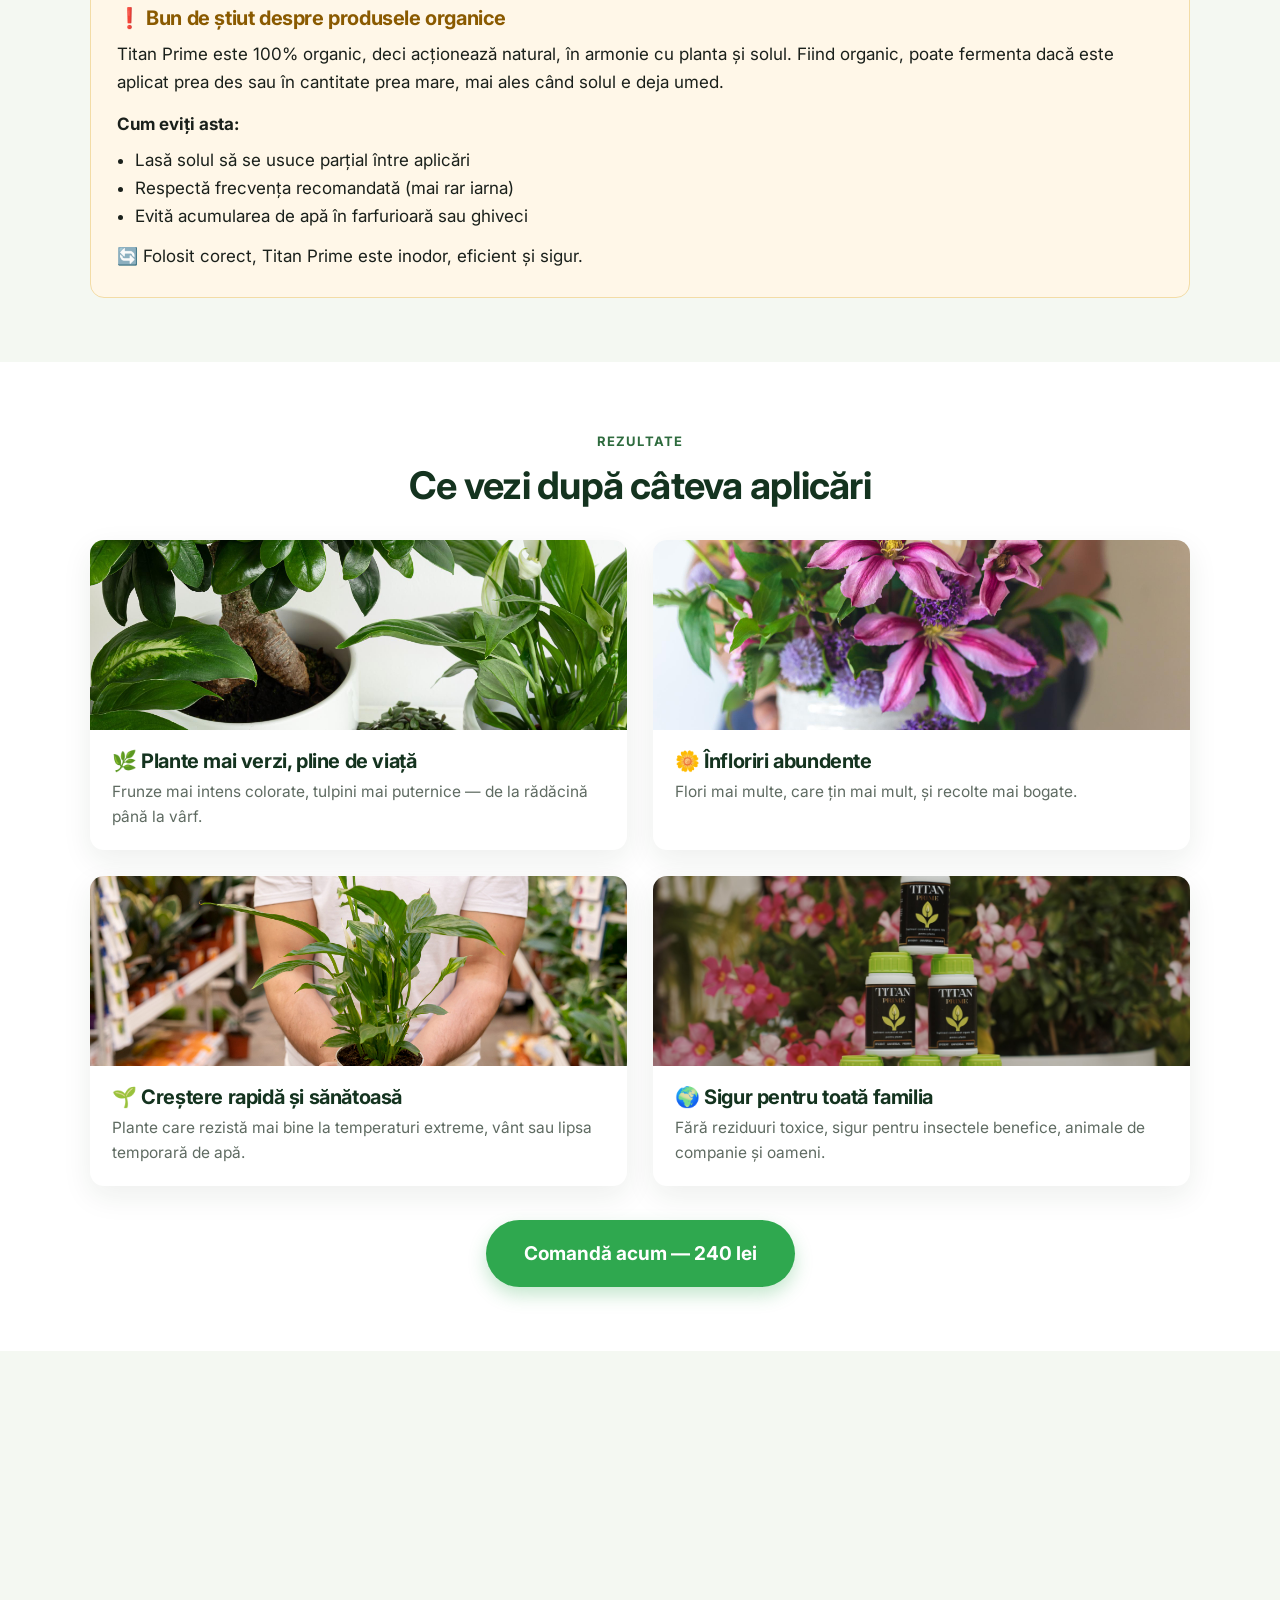
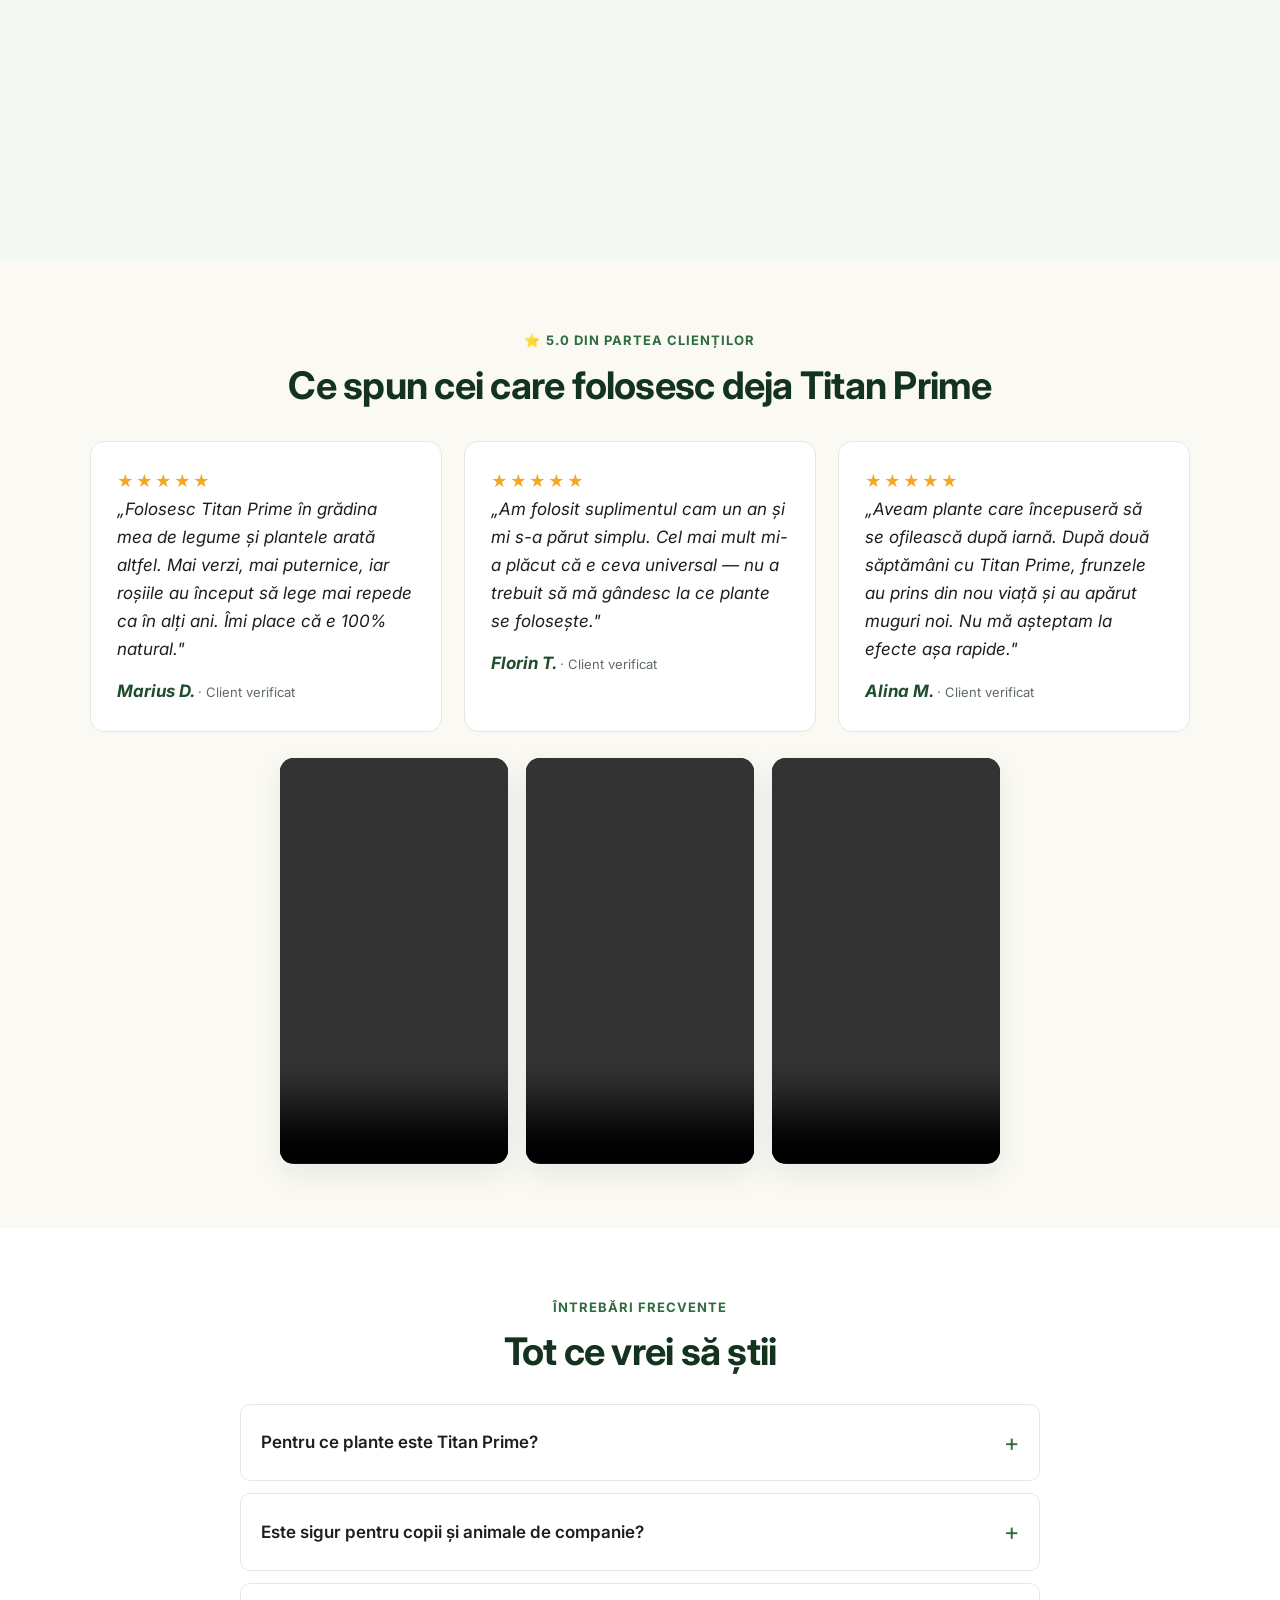
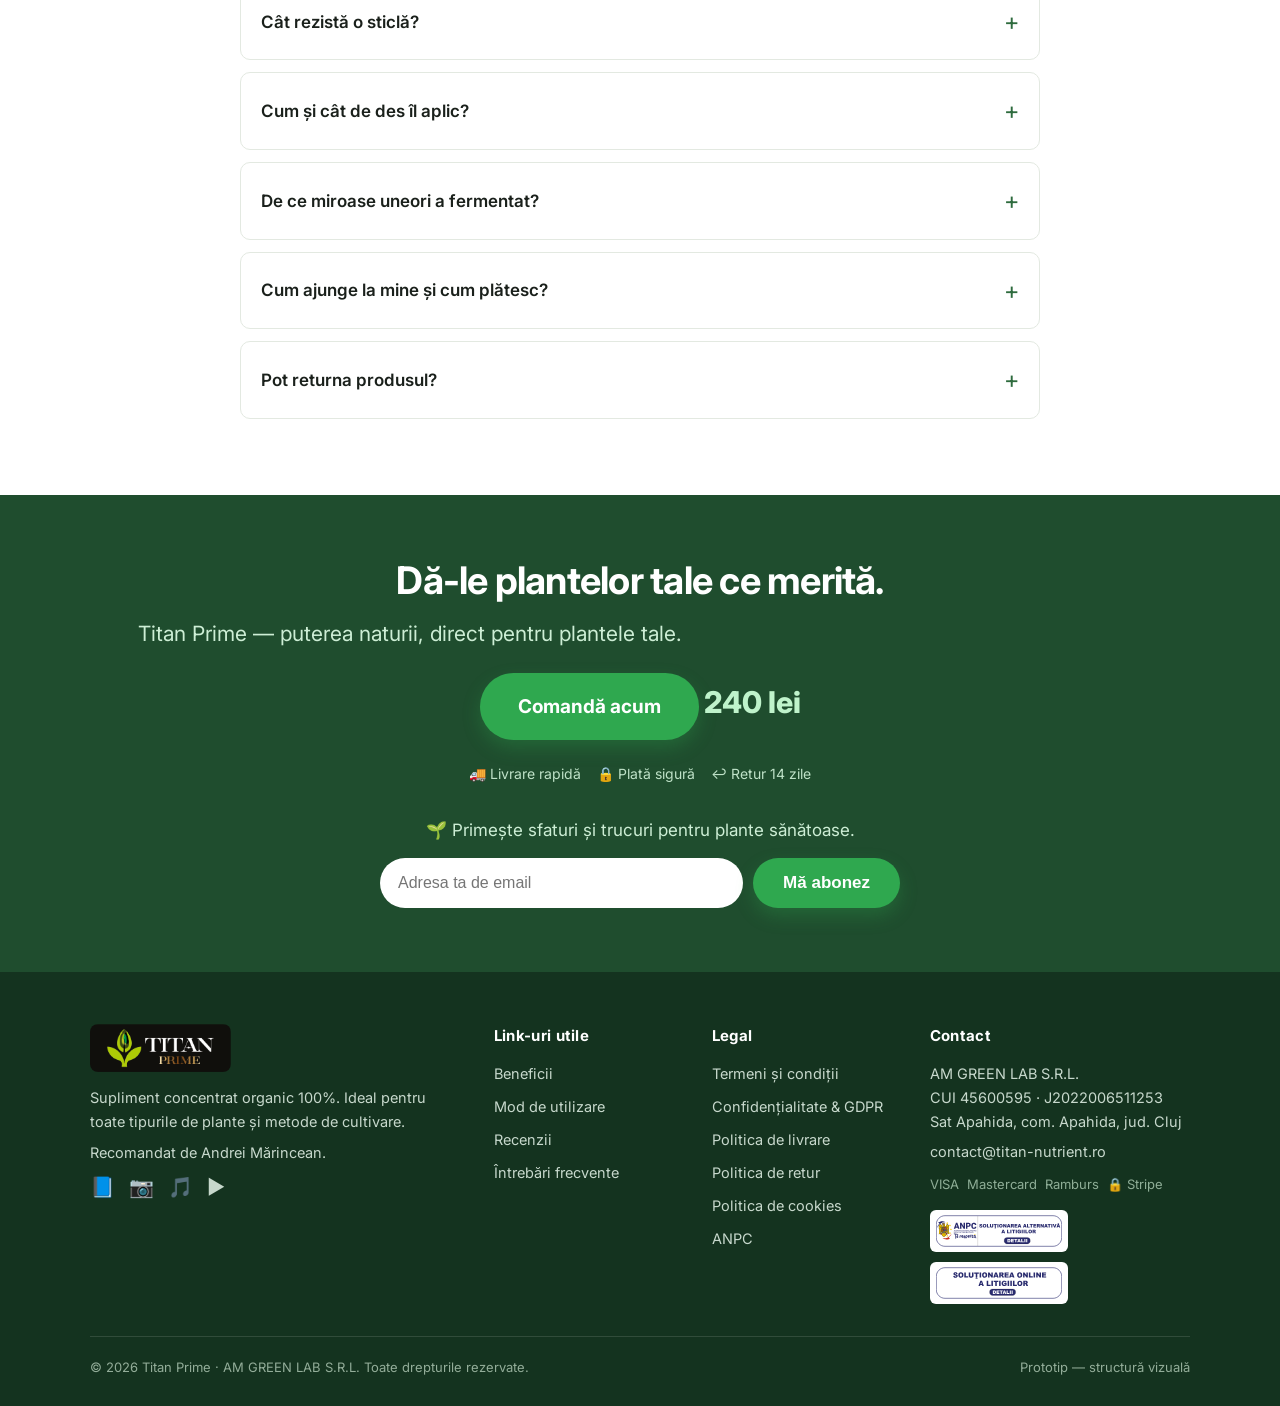
==== commit bd171b91: "Set video poster start time (#t) to avoid black first frame Co-Authored-By: Claude Opus 4.8 (1M cont" ====
--- a/index.html
+++ b/index.html
@@ -218,8 +218,8 @@
         </div>
         <!-- Video testimoniale reale -->
         <div class="video-row">
-          <video class="video-item" controls preload="metadata" muted playsinline src="https://shop.andreimarincean.ro/wp-content/uploads/2025/05/VID-20251214-WA0001.mp4"></video>
-          <video class="video-item" controls preload="metadata" muted playsinline src="https://shop.andreimarincean.ro/wp-content/uploads/2026/02/Recenzie-Andrei-Marincean-landscape.mp4"></video>
+          <video class="video-item" controls preload="metadata" muted playsinline src="https://shop.andreimarincean.ro/wp-content/uploads/2025/05/VID-20251214-WA0001.mp4#t=0.2"></video>
+          <video class="video-item" controls preload="metadata" muted playsinline src="https://shop.andreimarincean.ro/wp-content/uploads/2026/02/Recenzie-Andrei-Marincean-landscape.mp4#t=0.2"></video>
           <video class="video-item" controls preload="metadata" muted playsinline src="https://shop.andreimarincean.ro/wp-content/uploads/2025/10/reel-scurt-converted.mp4#t=1"></video>
         </div>
       </div>
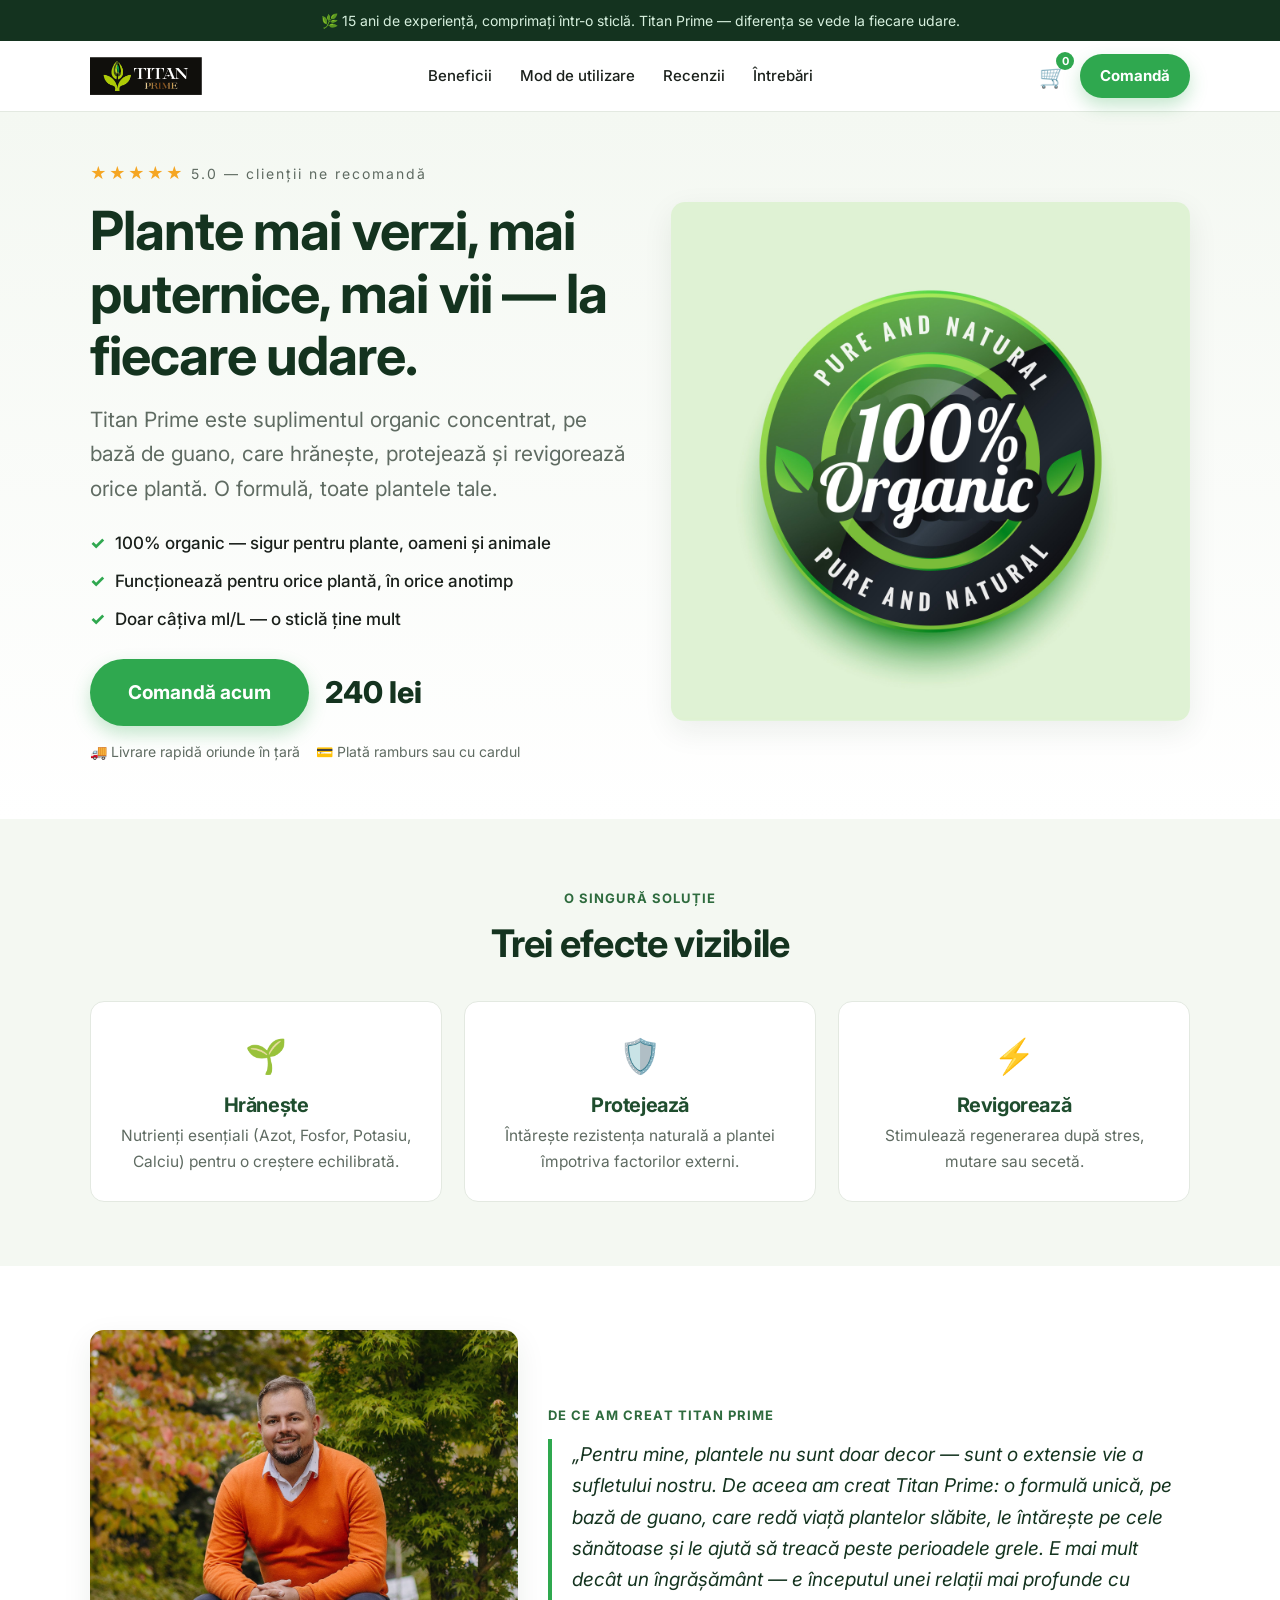
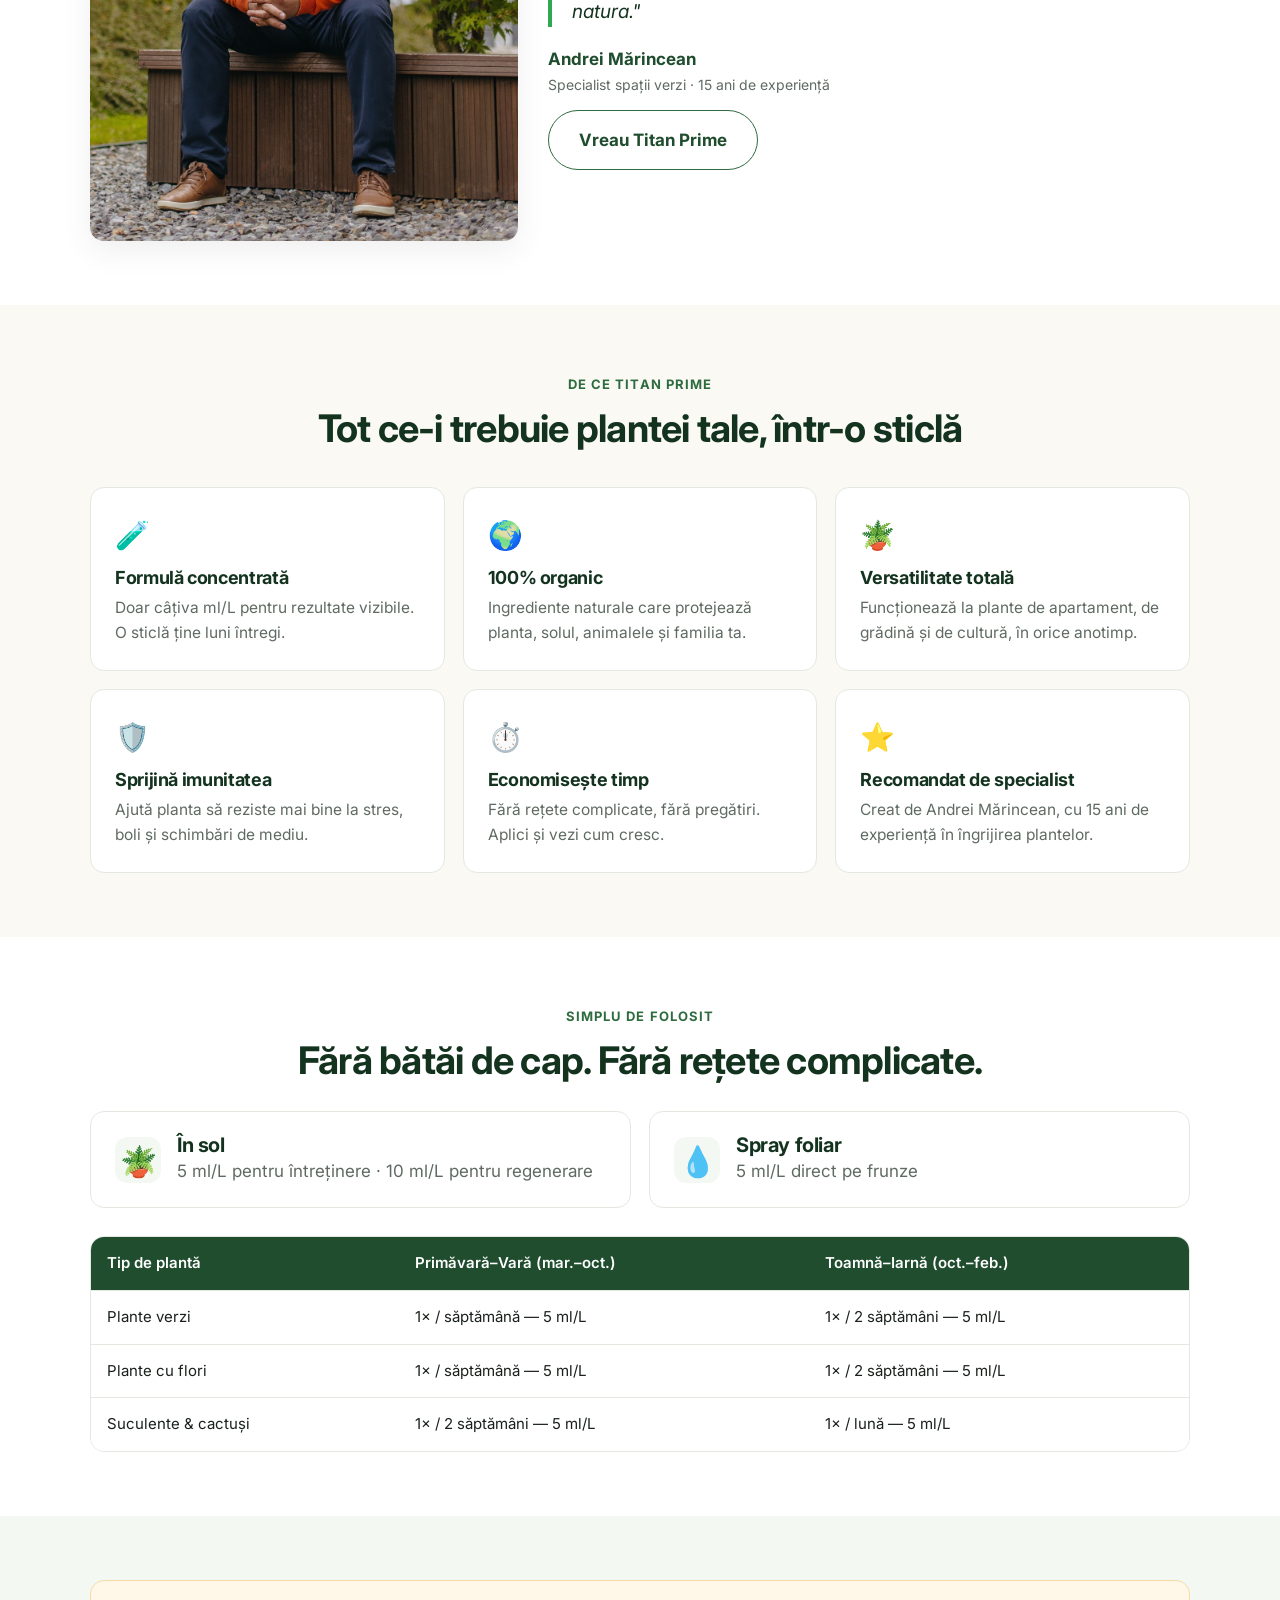
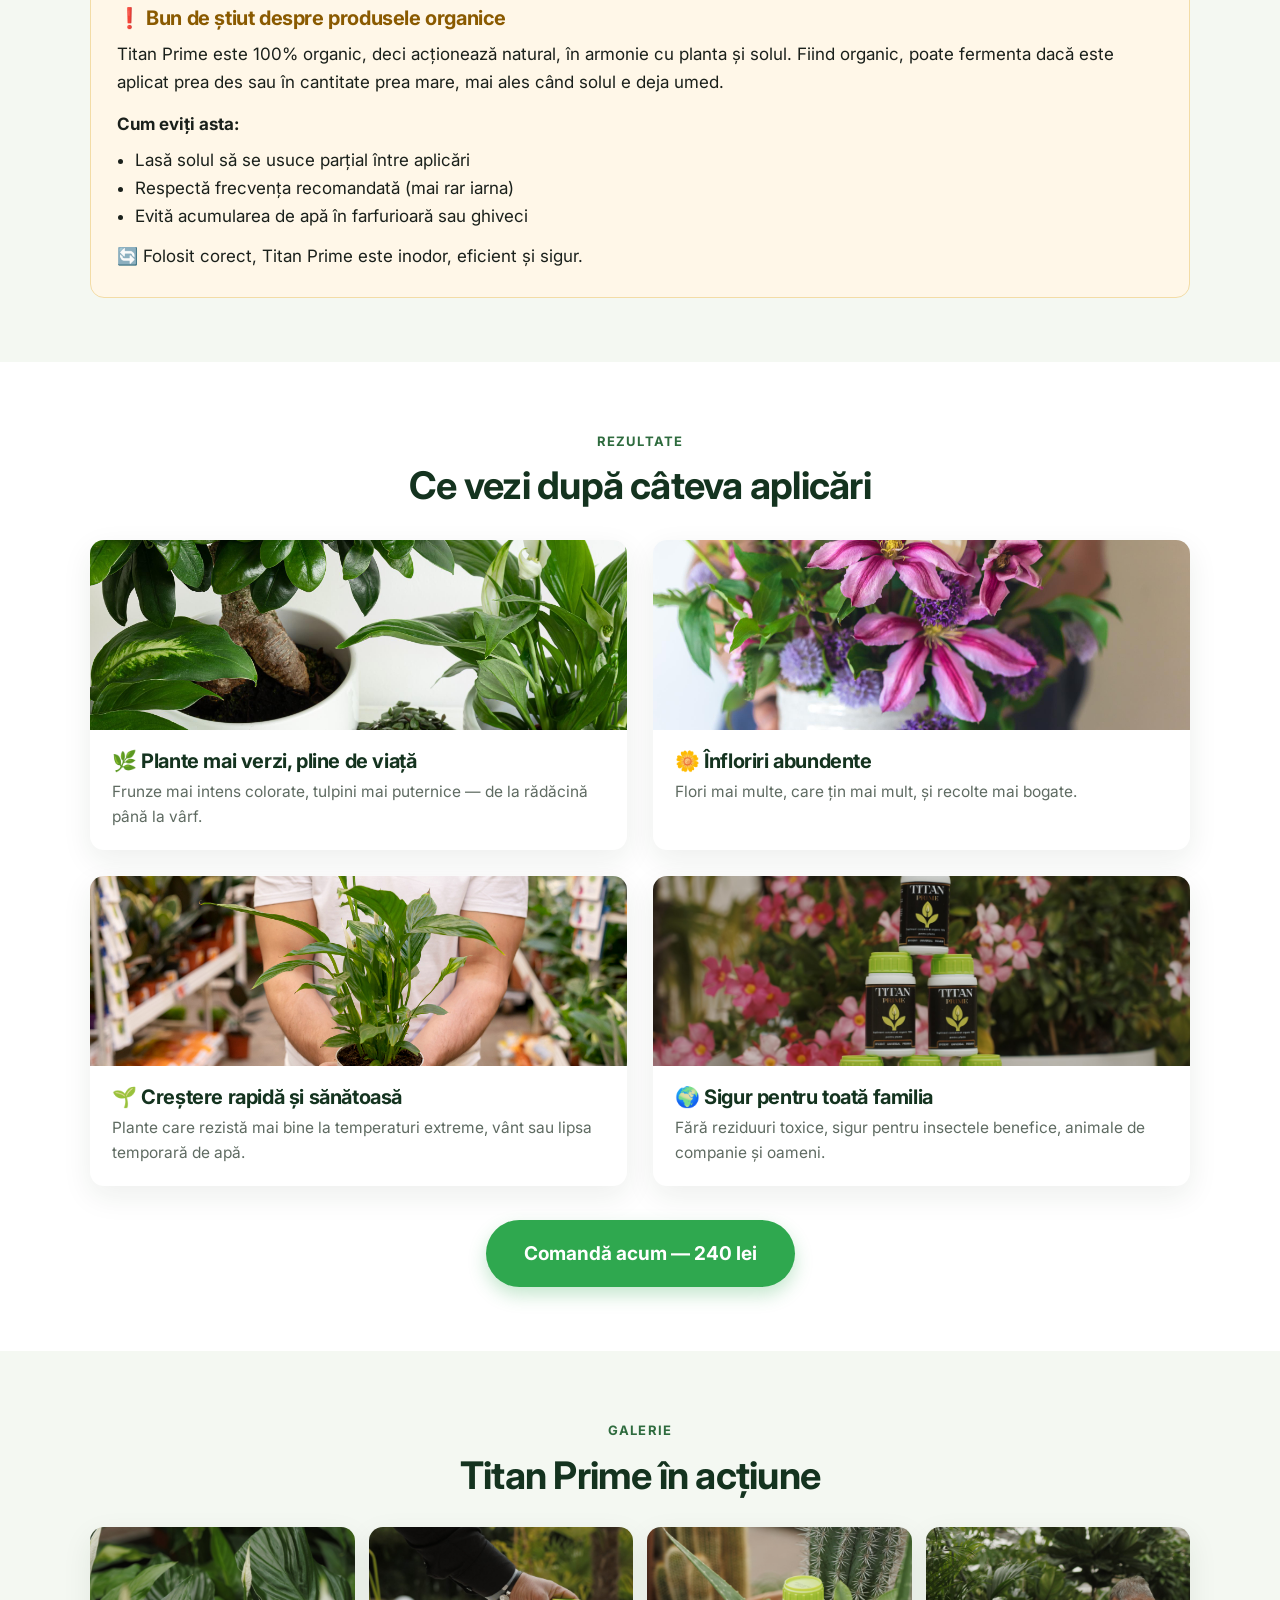
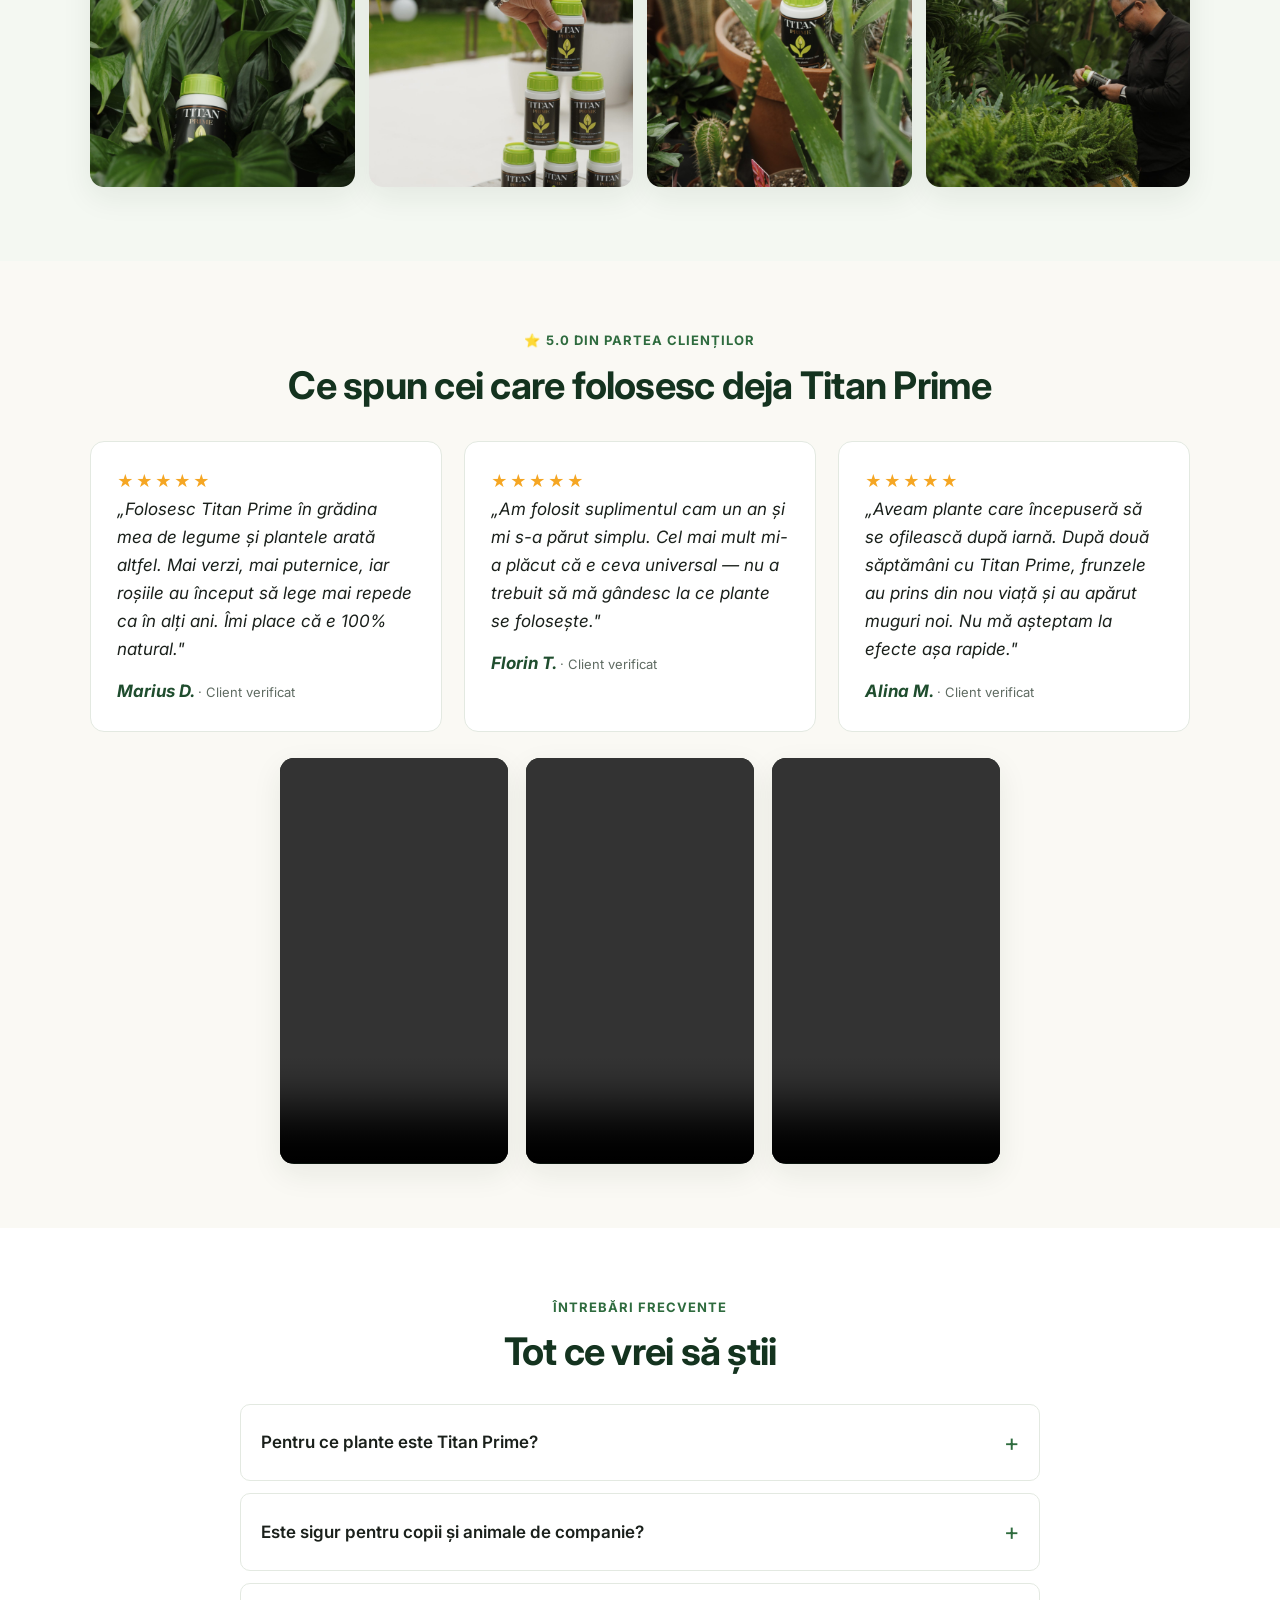
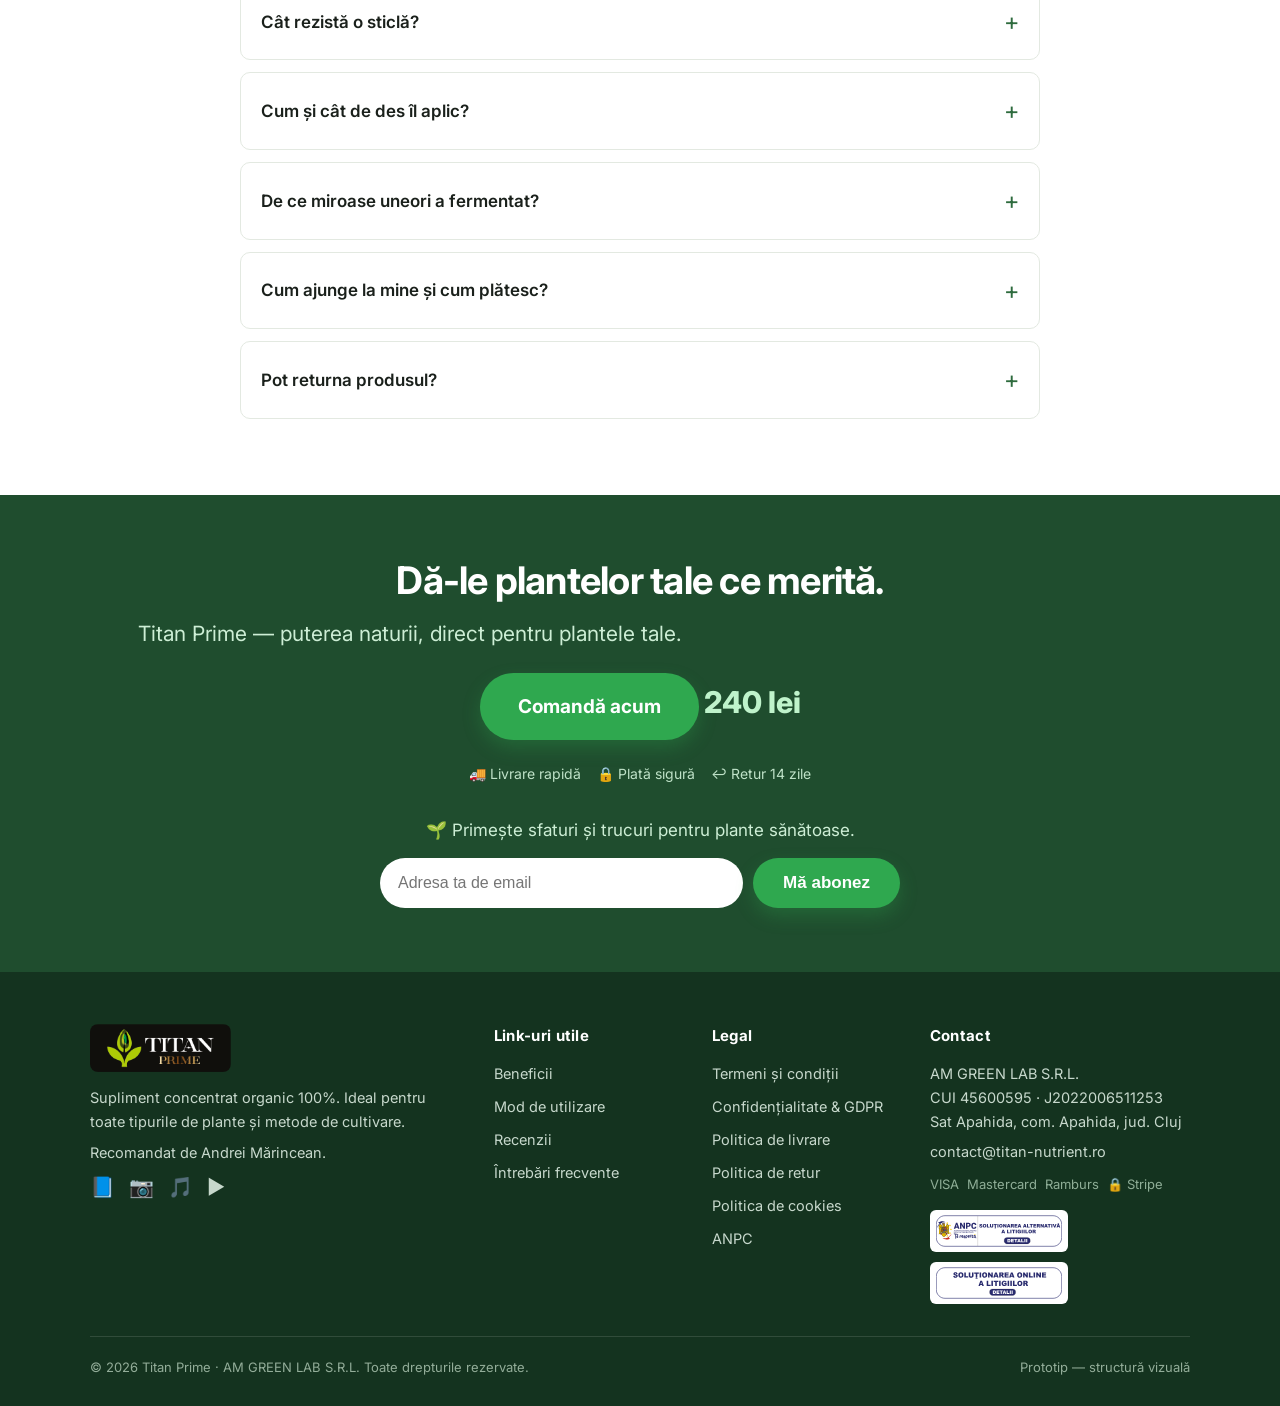
==== commit 8dbde985: "Add mobile hamburger menu for section nav (CSS-only) Co-Authored-By: Claude Opus 4.8 (1M context) <n" ====
--- a/index.html
+++ b/index.html
@@ -24,6 +24,7 @@
   <header class="site-header">
     <div class="wrap">
       <a class="logo" href="index.html"><img src="assets/img/logo.png" alt="Titan Prime" /></a>
+      <input type="checkbox" id="nav-toggle" class="nav-toggle-cb" hidden />
       <nav class="site-nav">
         <a href="#beneficii">Beneficii</a>
         <a href="#utilizare">Mod de utilizare</a>
@@ -33,6 +34,7 @@
       <div class="header-actions">
         <a class="cart-link" href="#" aria-label="Coș">🛒<span class="cart-count">0</span></a>
         <a class="btn" href="#comanda">Comandă</a>
+        <label for="nav-toggle" class="nav-toggle" aria-label="Deschide meniul">☰</label>
       </div>
     </div>
   </header>
--- a/assets/css/styles.css
+++ b/assets/css/styles.css
@@ -95,6 +95,25 @@
 .site-nav { display: none; gap: 28px; }
 .site-nav a { text-decoration: none; font-weight: 500; font-size: 15px; color: var(--fg); }
 .site-nav a:hover { color: var(--green-600); }
+
+/* Hamburger toggle (mobile only) */
+.nav-toggle {
+  display: inline-flex; align-items: center; justify-content: center;
+  width: 42px; height: 42px; border: 1px solid var(--line); border-radius: 10px;
+  background: #fff; font-size: 20px; line-height: 1; cursor: pointer; user-select: none;
+}
+.nav-toggle-cb { position: absolute; opacity: 0; pointer-events: none; }
+@media (max-width: 899px) {
+  .site-nav {
+    position: absolute; top: 70px; left: 0; right: 0;
+    flex-direction: column; gap: 0;
+    background: #fff; border-bottom: 1px solid var(--line); box-shadow: var(--shadow);
+    padding: 6px 20px 14px;
+  }
+  .nav-toggle-cb:checked ~ .site-nav { display: flex; }
+  .site-nav a { padding: 13px 2px; border-bottom: 1px solid var(--line); font-size: 16px; }
+  .site-nav a:last-child { border-bottom: 0; }
+}
 .header-actions { display: flex; align-items: center; gap: 14px; }
 .cart-link { position: relative; text-decoration: none; font-size: 22px; }
 .cart-count {
@@ -253,6 +272,7 @@
 
 @media (min-width: 900px) {
   .site-nav { display: flex; }
+  .nav-toggle { display: none; }
   .hero .wrap { grid-template-columns: 1.05fr 1fr; }
   .hero__media { order: 1; }
   .founder { grid-template-columns: 0.8fr 1.2fr; }
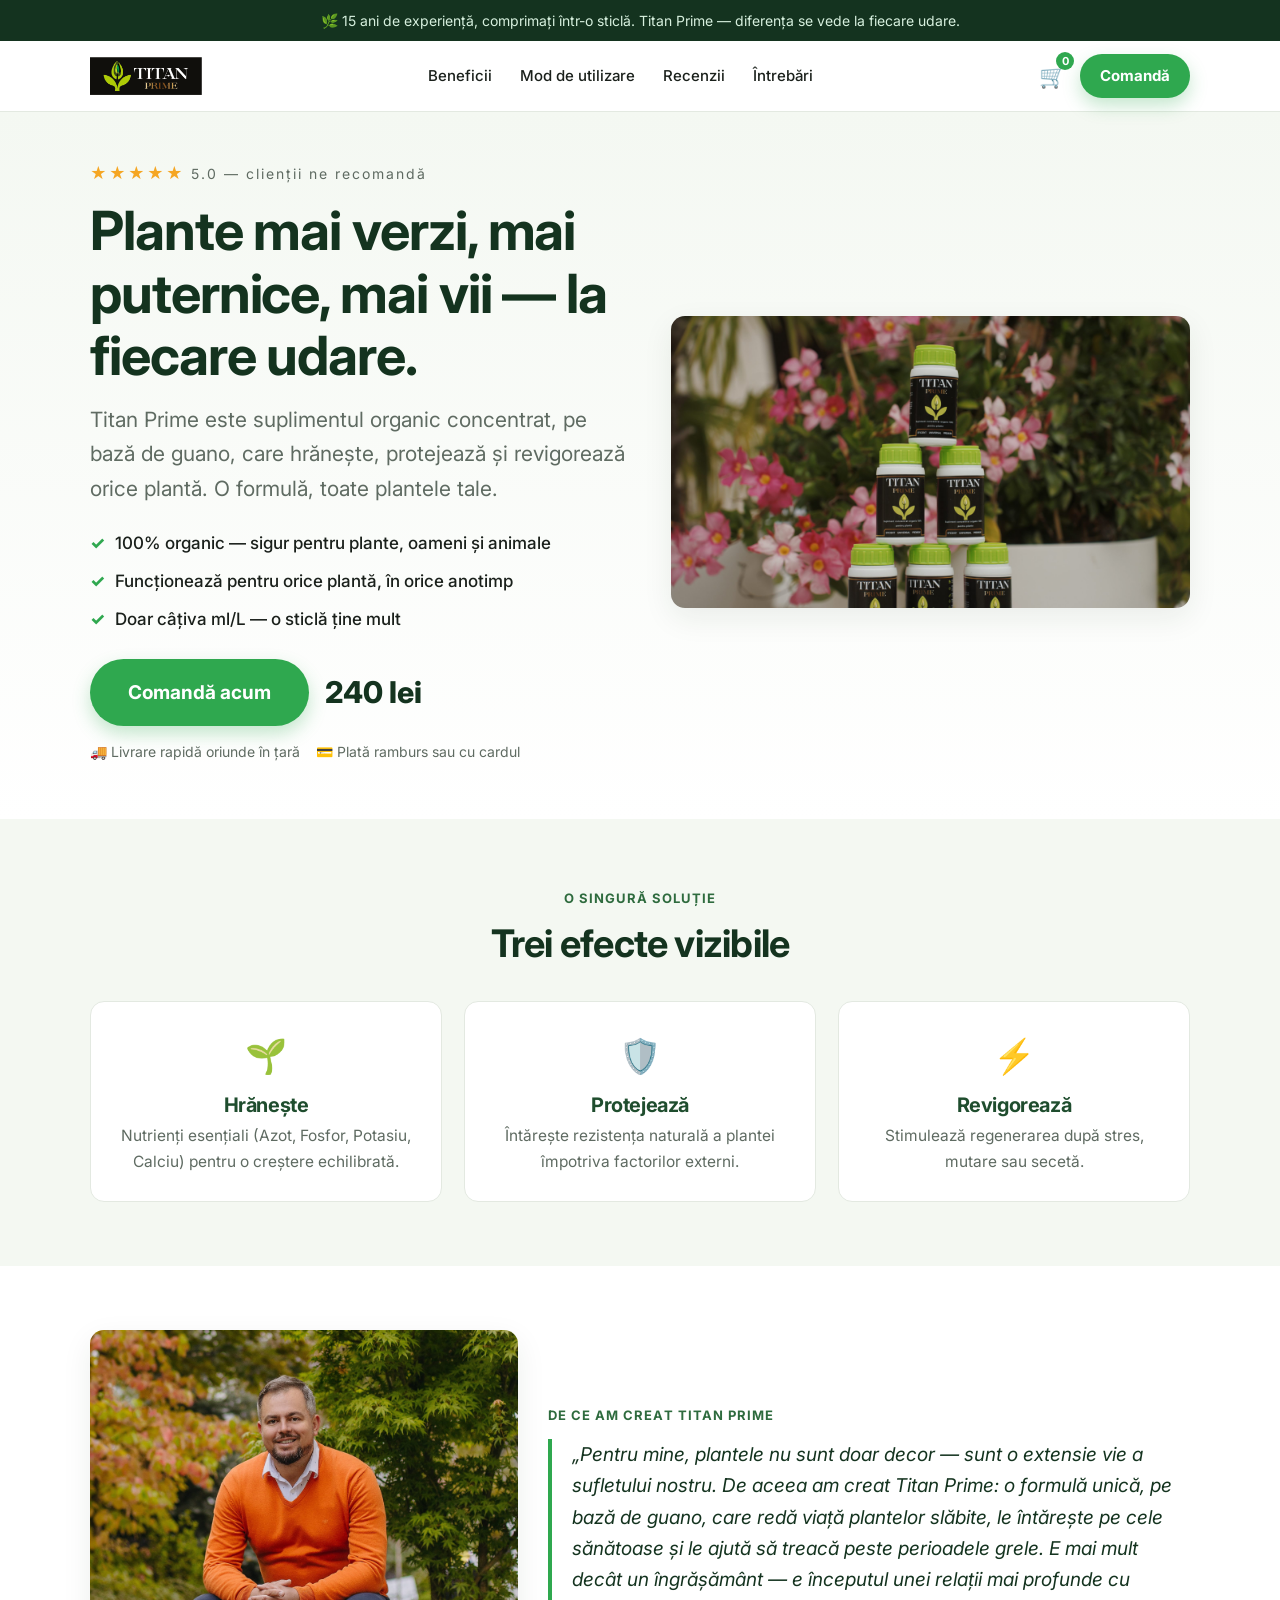
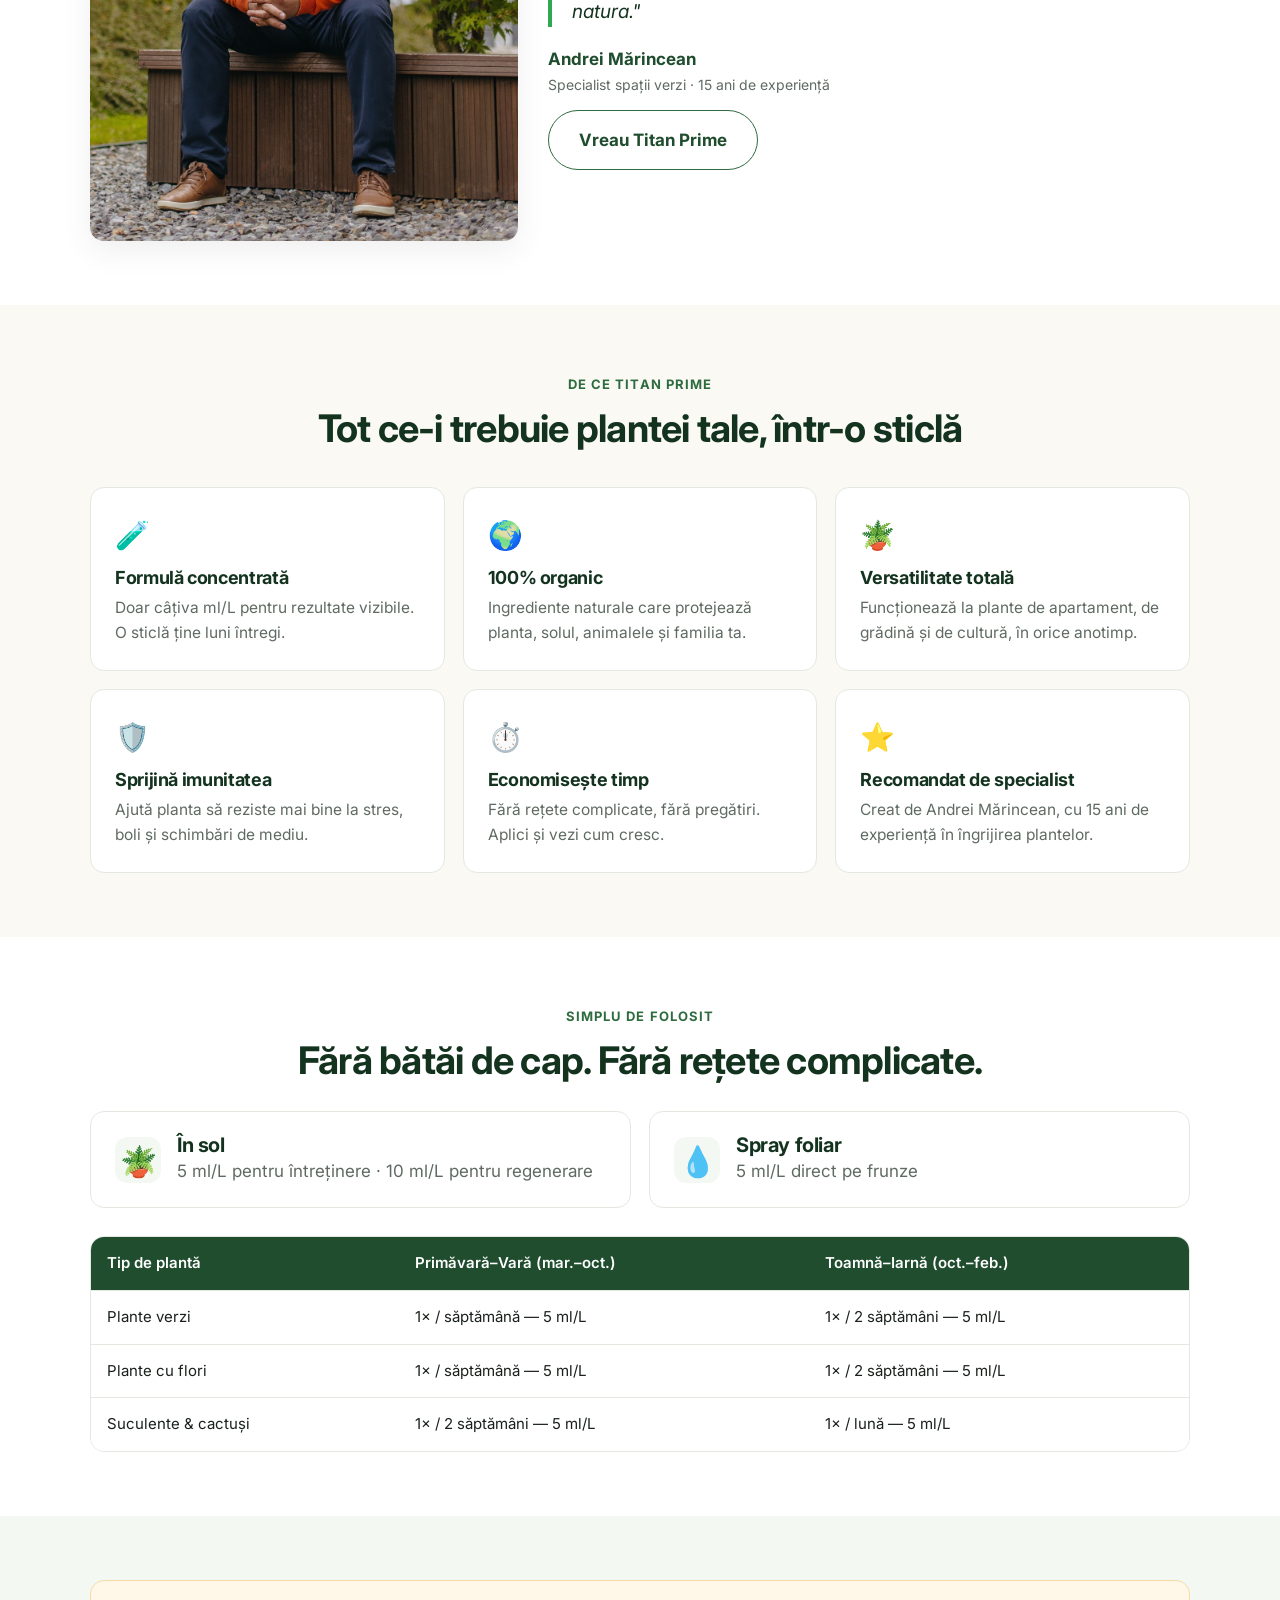
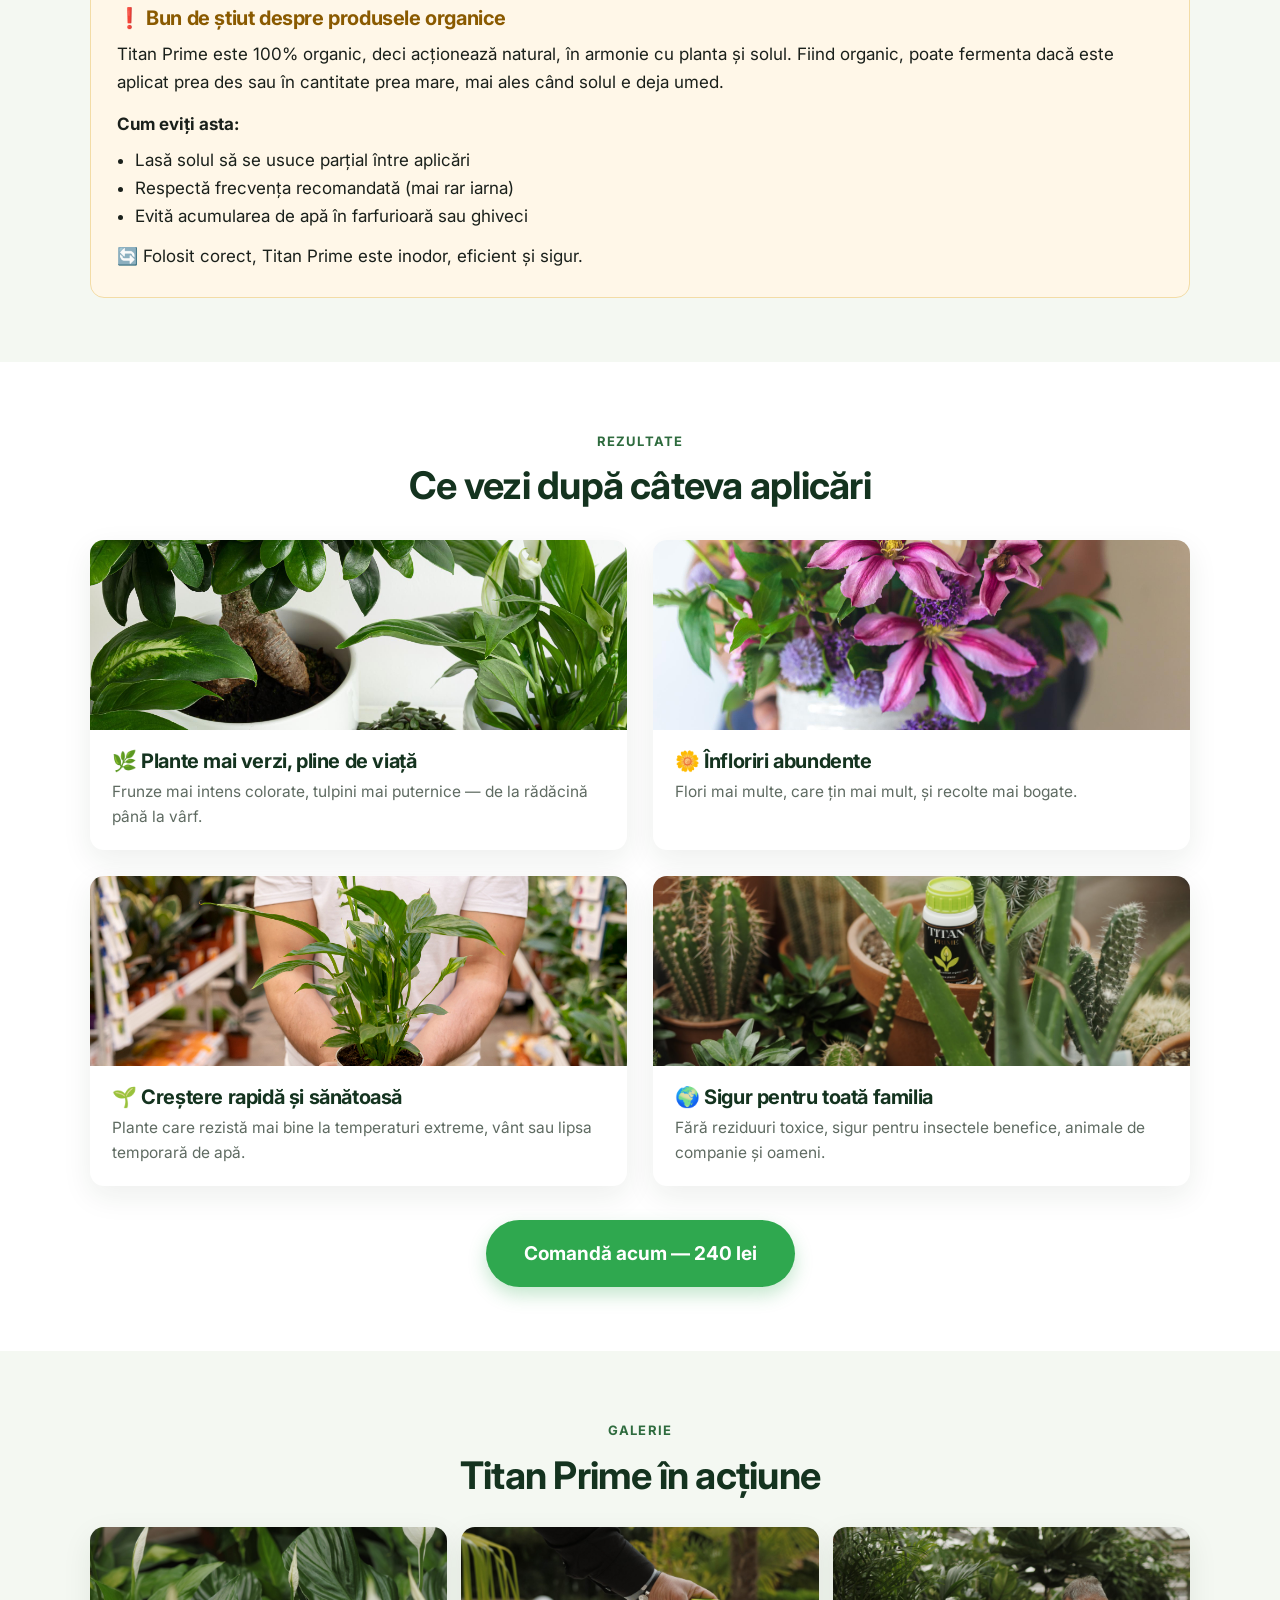
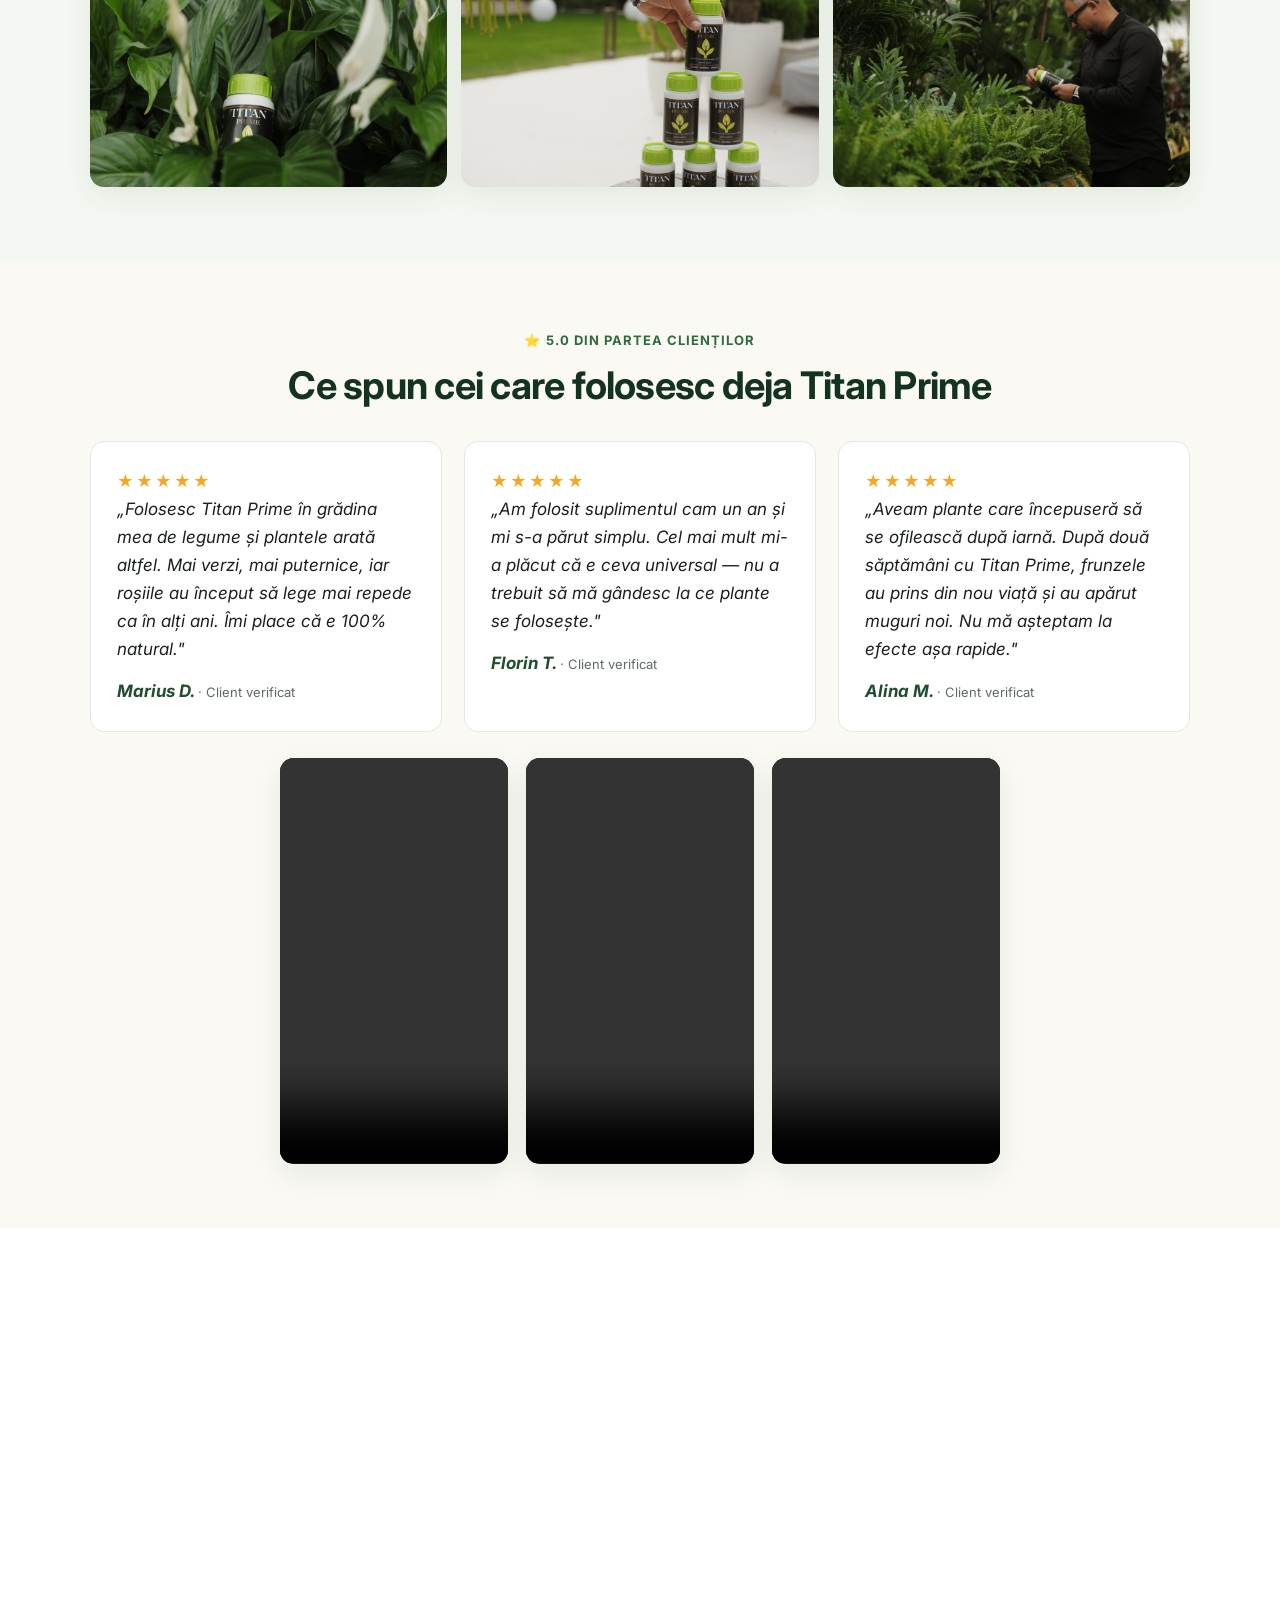
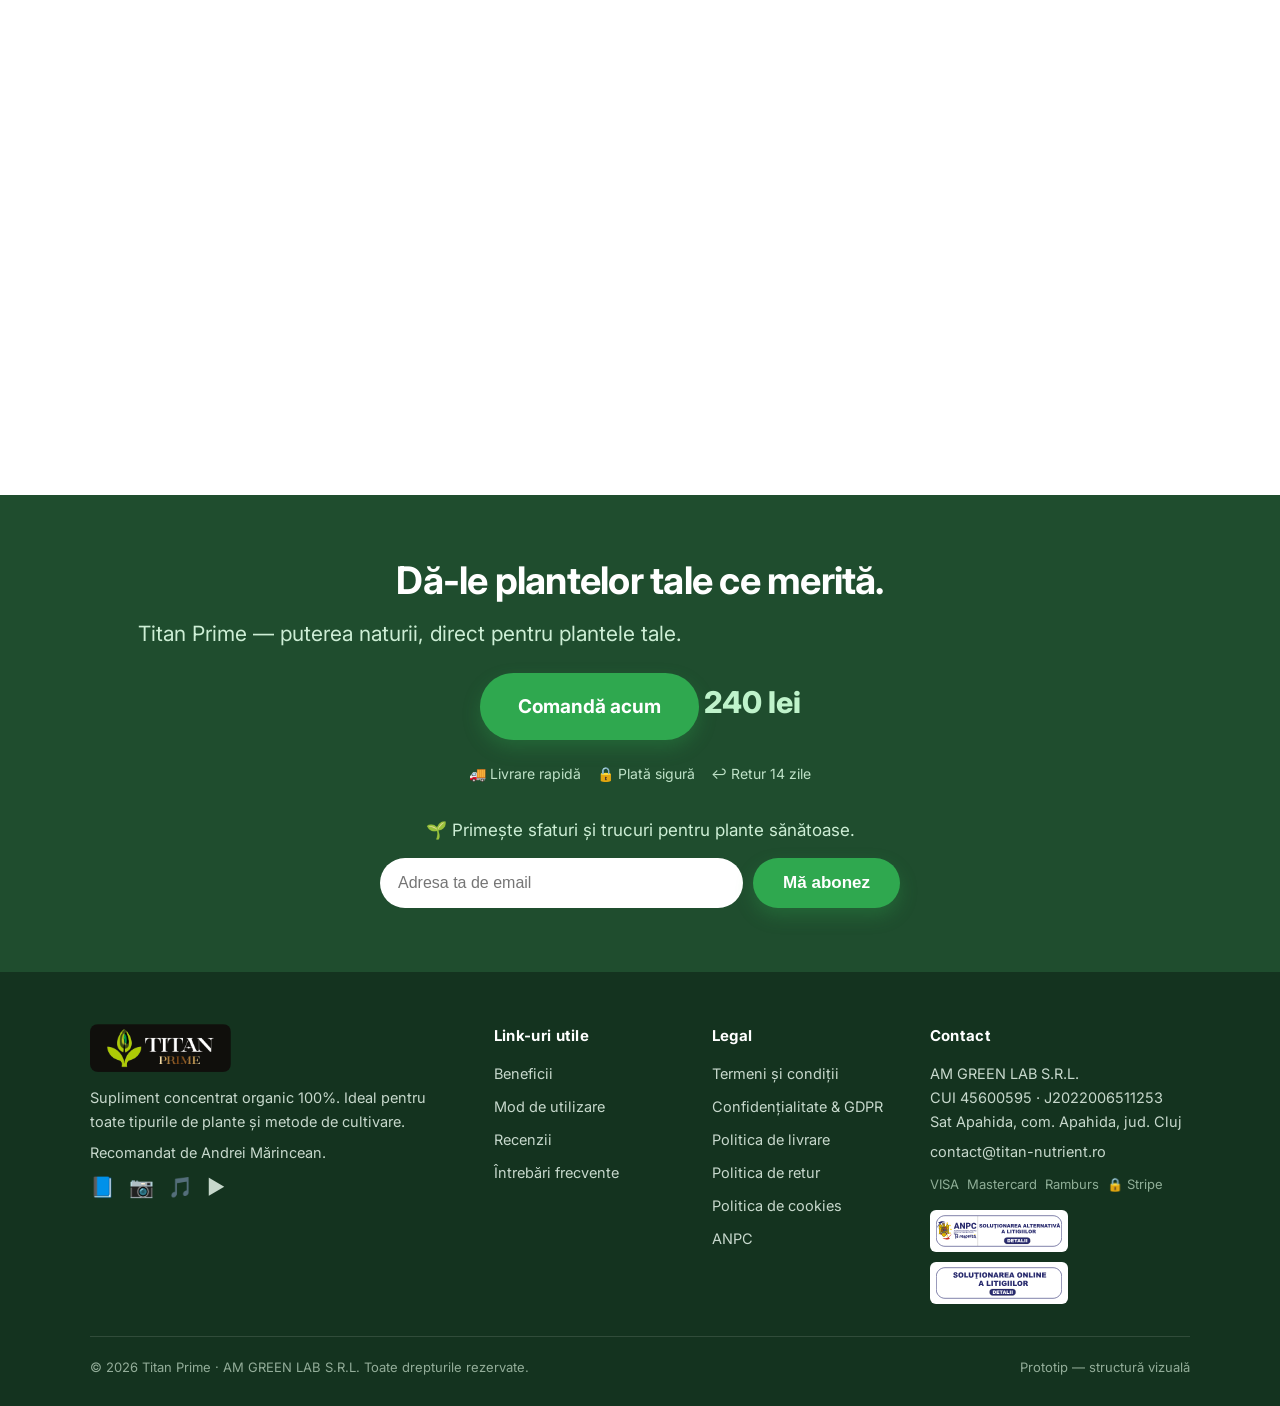
==== commit 72876d82: "Use product photo (bottles + flowers) as hero instead of generic organic badge Co-Authored-By: Claud" ====
--- a/index.html
+++ b/index.html
@@ -7,7 +7,7 @@
   <meta name="description" content="Titan Prime, suplimentul organic pe bază de guano care hrănește, protejează și revigorează orice plantă. Recomandat de Andrei Mărincean. Livrare rapidă în toată țara." />
   <meta property="og:title" content="Titan Prime — puterea naturii, direct pentru plantele tale" />
   <meta property="og:description" content="Supliment organic concentrat 100%, pe bază de guano. Plante mai verzi, mai puternice, mai vii." />
-  <meta property="og:image" content="assets/img/product-hero.jpg" />
+  <meta property="og:image" content="assets/img/gallery-1.jpg" />
   <meta property="og:type" content="product" />
   <link rel="icon" href="data:image/svg+xml,%3Csvg xmlns='http://www.w3.org/2000/svg' viewBox='0 0 64 64'%3E%3Crect width='64' height='64' rx='14' fill='%231f4d2e'/%3E%3Ctext x='50%25' y='56%25' text-anchor='middle' font-family='Arial,sans-serif' font-size='30' font-weight='700' fill='%237bc043'%3ETP%3C/text%3E%3C/svg%3E" />
   <link rel="preconnect" href="https://fonts.googleapis.com" />
@@ -63,7 +63,7 @@
           </div>
         </div>
         <div class="hero__media">
-          <img src="assets/img/product-hero.jpg" alt="Titan Prime — supliment organic concentrat pentru plante" />
+          <img src="assets/img/gallery-1.jpg" alt="Titan Prime — supliment organic concentrat pentru plante" />
         </div>
       </div>
     </section>
@@ -176,7 +176,7 @@
           <div class="benefit-card"><img src="assets/img/benefit-verzi.jpg" alt="Plante mai verzi" loading="lazy" /><div class="body"><h3>🌿 Plante mai verzi, pline de viață</h3><p>Frunze mai intens colorate, tulpini mai puternice — de la rădăcină până la vârf.</p></div></div>
           <div class="benefit-card"><img src="assets/img/benefit-flori.jpg" alt="Înfloriri abundente" loading="lazy" /><div class="body"><h3>🌼 Înfloriri abundente</h3><p>Flori mai multe, care țin mai mult, și recolte mai bogate.</p></div></div>
           <div class="benefit-card"><img src="assets/img/benefit-crestere.jpg" alt="Creștere rapidă" loading="lazy" /><div class="body"><h3>🌱 Creștere rapidă și sănătoasă</h3><p>Plante care rezistă mai bine la temperaturi extreme, vânt sau lipsa temporară de apă.</p></div></div>
-          <div class="benefit-card"><img src="assets/img/gallery-1.jpg" alt="Sigur pentru familie" /><div class="body"><h3>🌍 Sigur pentru toată familia</h3><p>Fără reziduuri toxice, sigur pentru insectele benefice, animale de companie și oameni.</p></div></div>
+          <div class="benefit-card"><img src="assets/img/gallery-3.jpg" alt="Sigur pentru familie" loading="lazy" /><div class="body"><h3>🌍 Sigur pentru toată familia</h3><p>Fără reziduuri toxice, sigur pentru insectele benefice, animale de companie și oameni.</p></div></div>
         </div>
         <div style="margin-top:34px;"><a class="btn btn--lg" href="#comanda">Comandă acum — 240 lei</a></div>
       </div>
@@ -189,8 +189,7 @@
         <h2>Titan Prime în acțiune</h2>
         <div class="gallery-strip">
           <img src="assets/img/gallery-5.jpg" alt="Plante îngrijite cu Titan Prime" loading="lazy" />
-          <img src="assets/img/gallery-2.jpg" alt="Plante îngrijite cu Titan Prime" loading="lazy" />
-          <img src="assets/img/gallery-3.jpg" alt="Plante sănătoase" loading="lazy" />
+          <img src="assets/img/gallery-2.jpg" alt="Titan Prime, aplicat în grădină" loading="lazy" />
           <img src="assets/img/gallery-4.jpg" alt="Rezultate Titan Prime" loading="lazy" />
         </div>
       </div>
--- a/assets/css/styles.css
+++ b/assets/css/styles.css
@@ -265,7 +265,7 @@
   .benefits-list { grid-template-columns: repeat(2, 1fr); }
   .reviews { grid-template-columns: repeat(3, 1fr); }
   .video-row { grid-template-columns: repeat(3, 1fr); max-width: 720px; margin-left: auto; margin-right: auto; }
-  .gallery-strip { grid-auto-flow: row; grid-template-columns: repeat(4, 1fr); overflow: visible; }
+  .gallery-strip { grid-auto-flow: row; grid-template-columns: repeat(3, 1fr); overflow: visible; }
   .footer-grid { grid-template-columns: 2fr 1fr 1fr 1.4fr; }
   .usage-modes { grid-template-columns: repeat(2, 1fr); }
 }
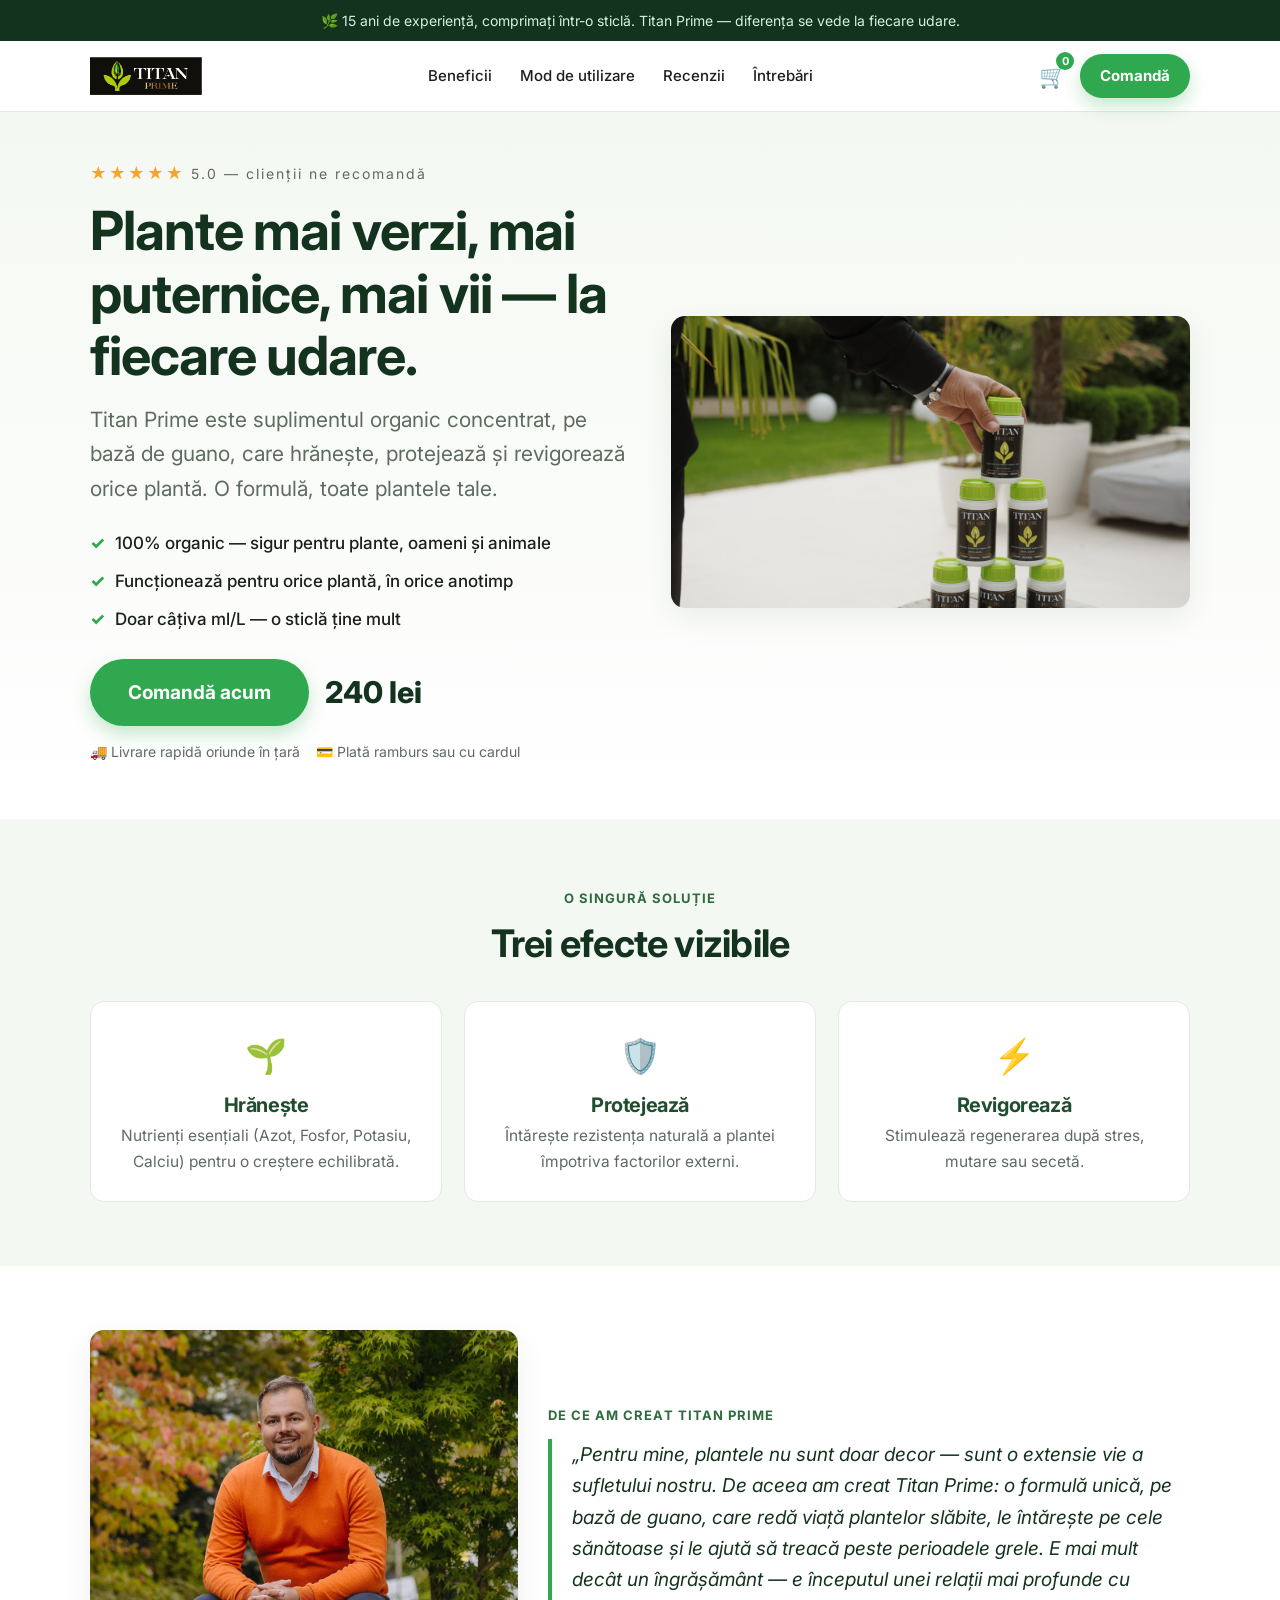
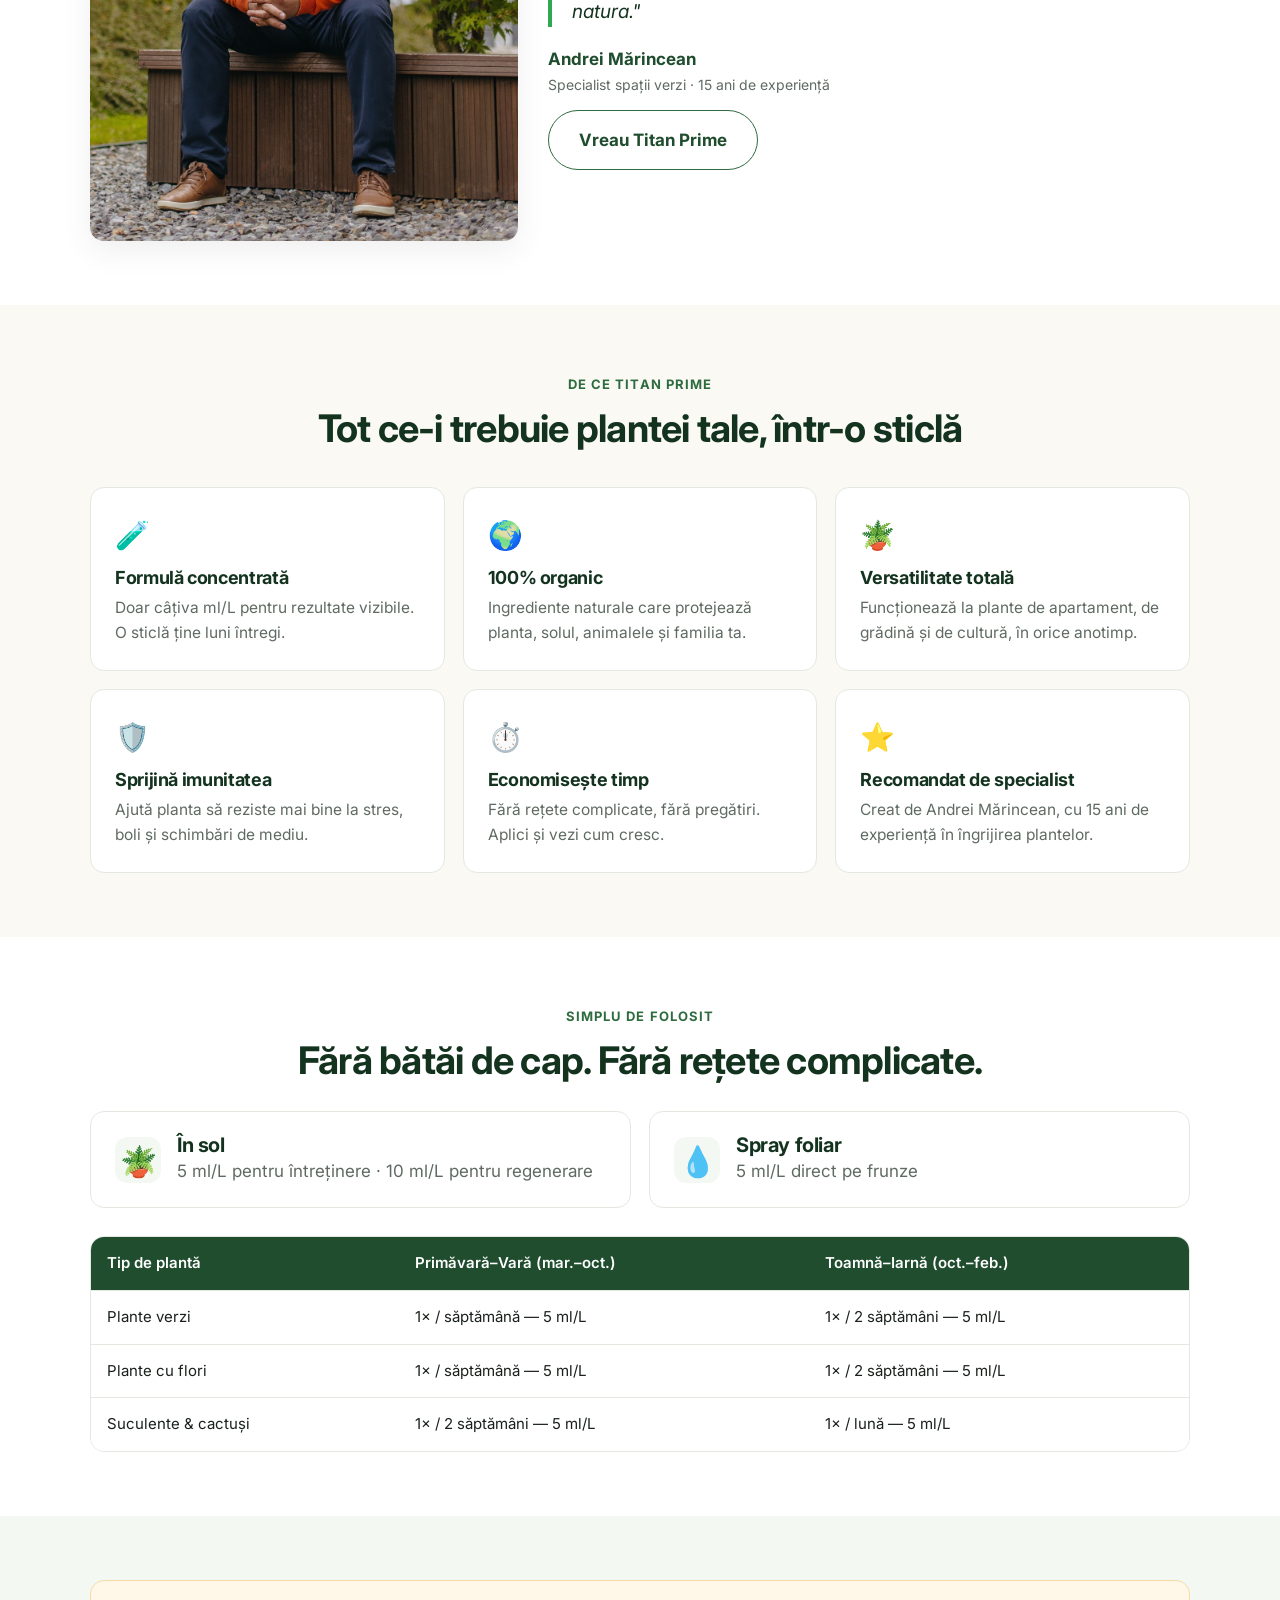
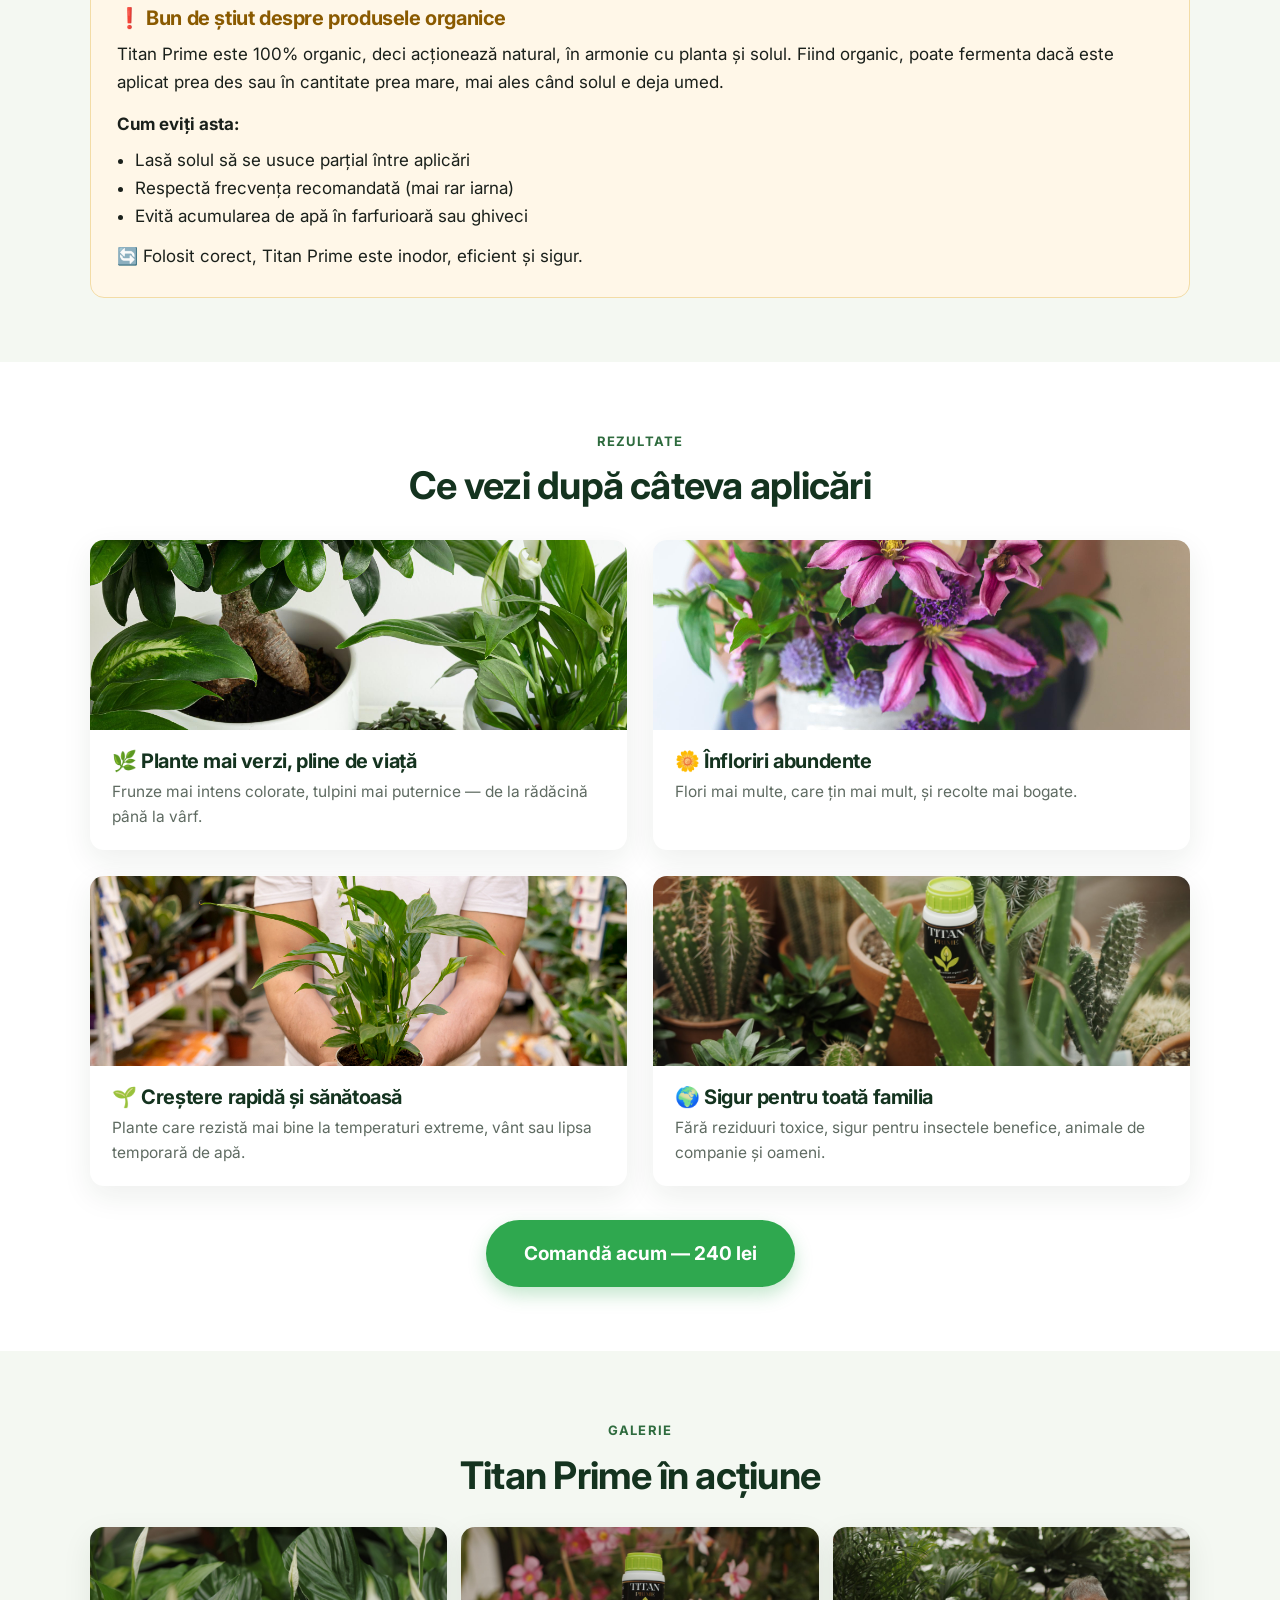
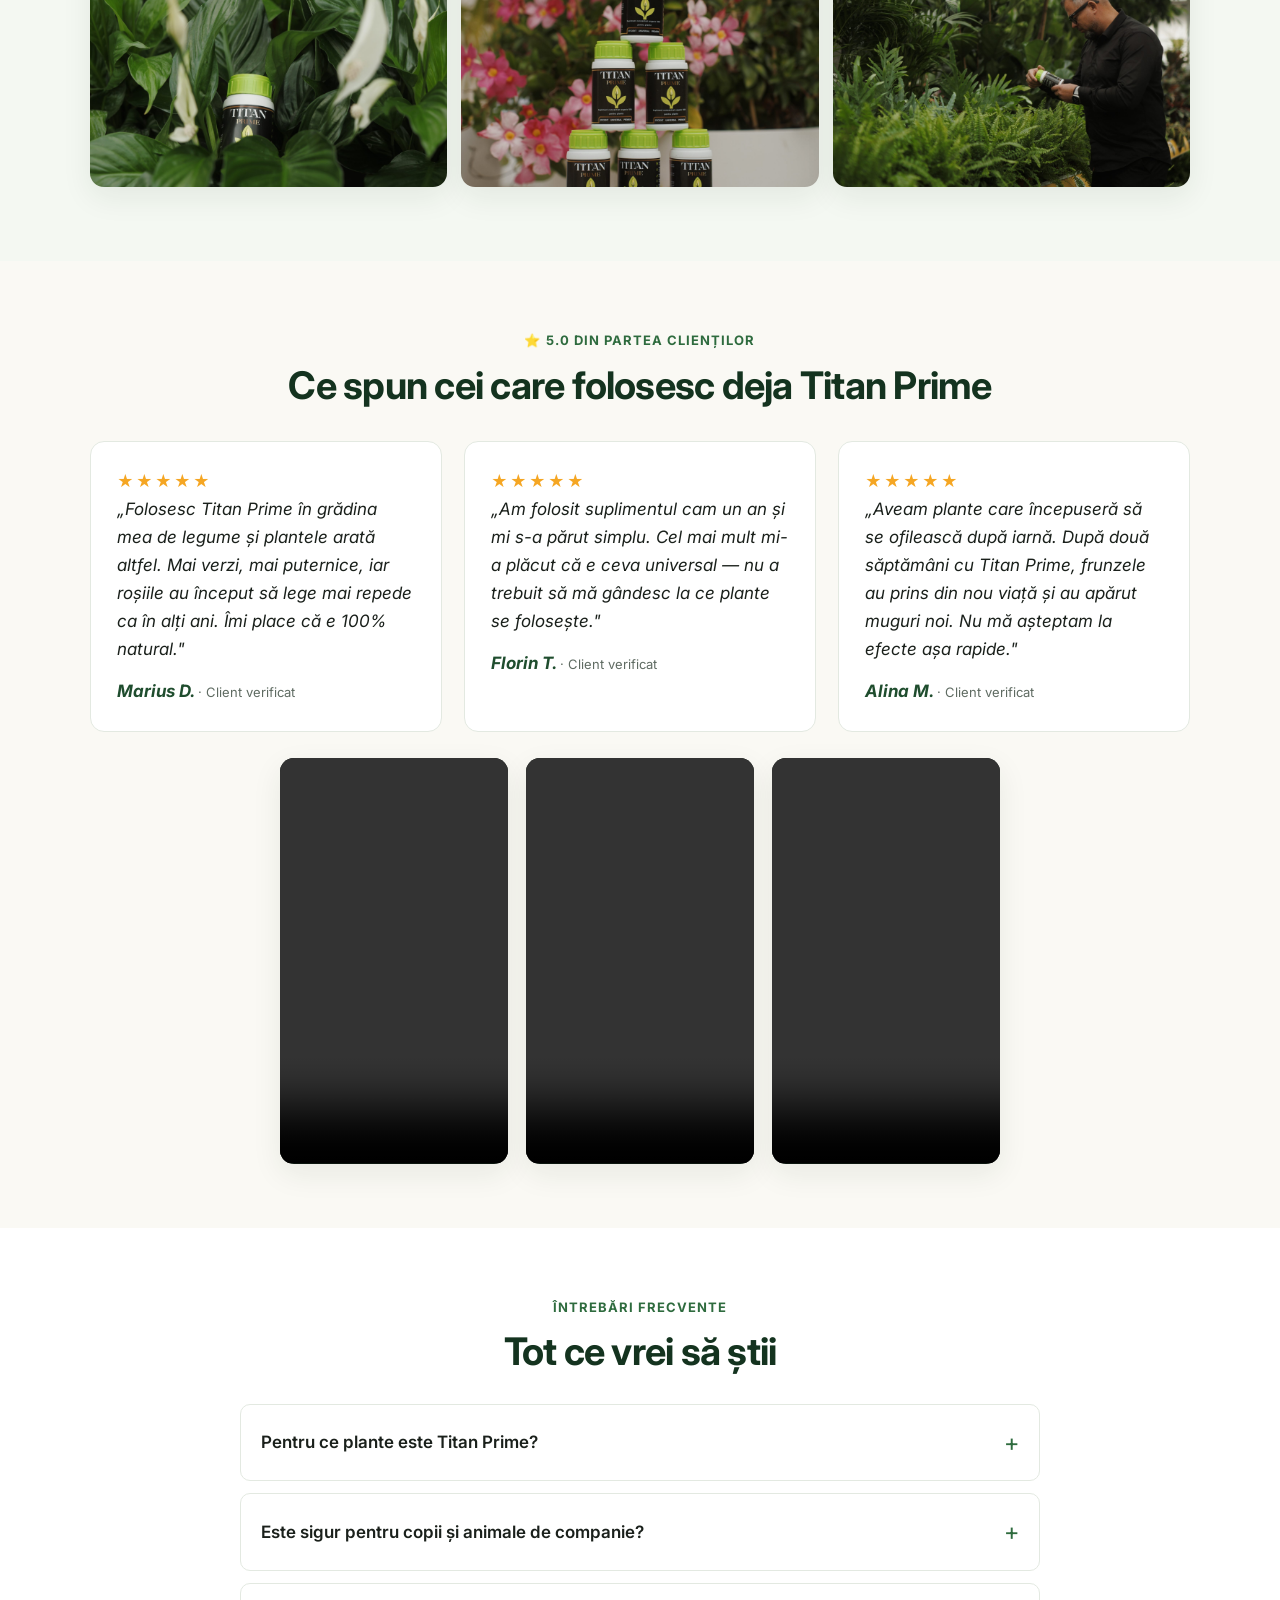
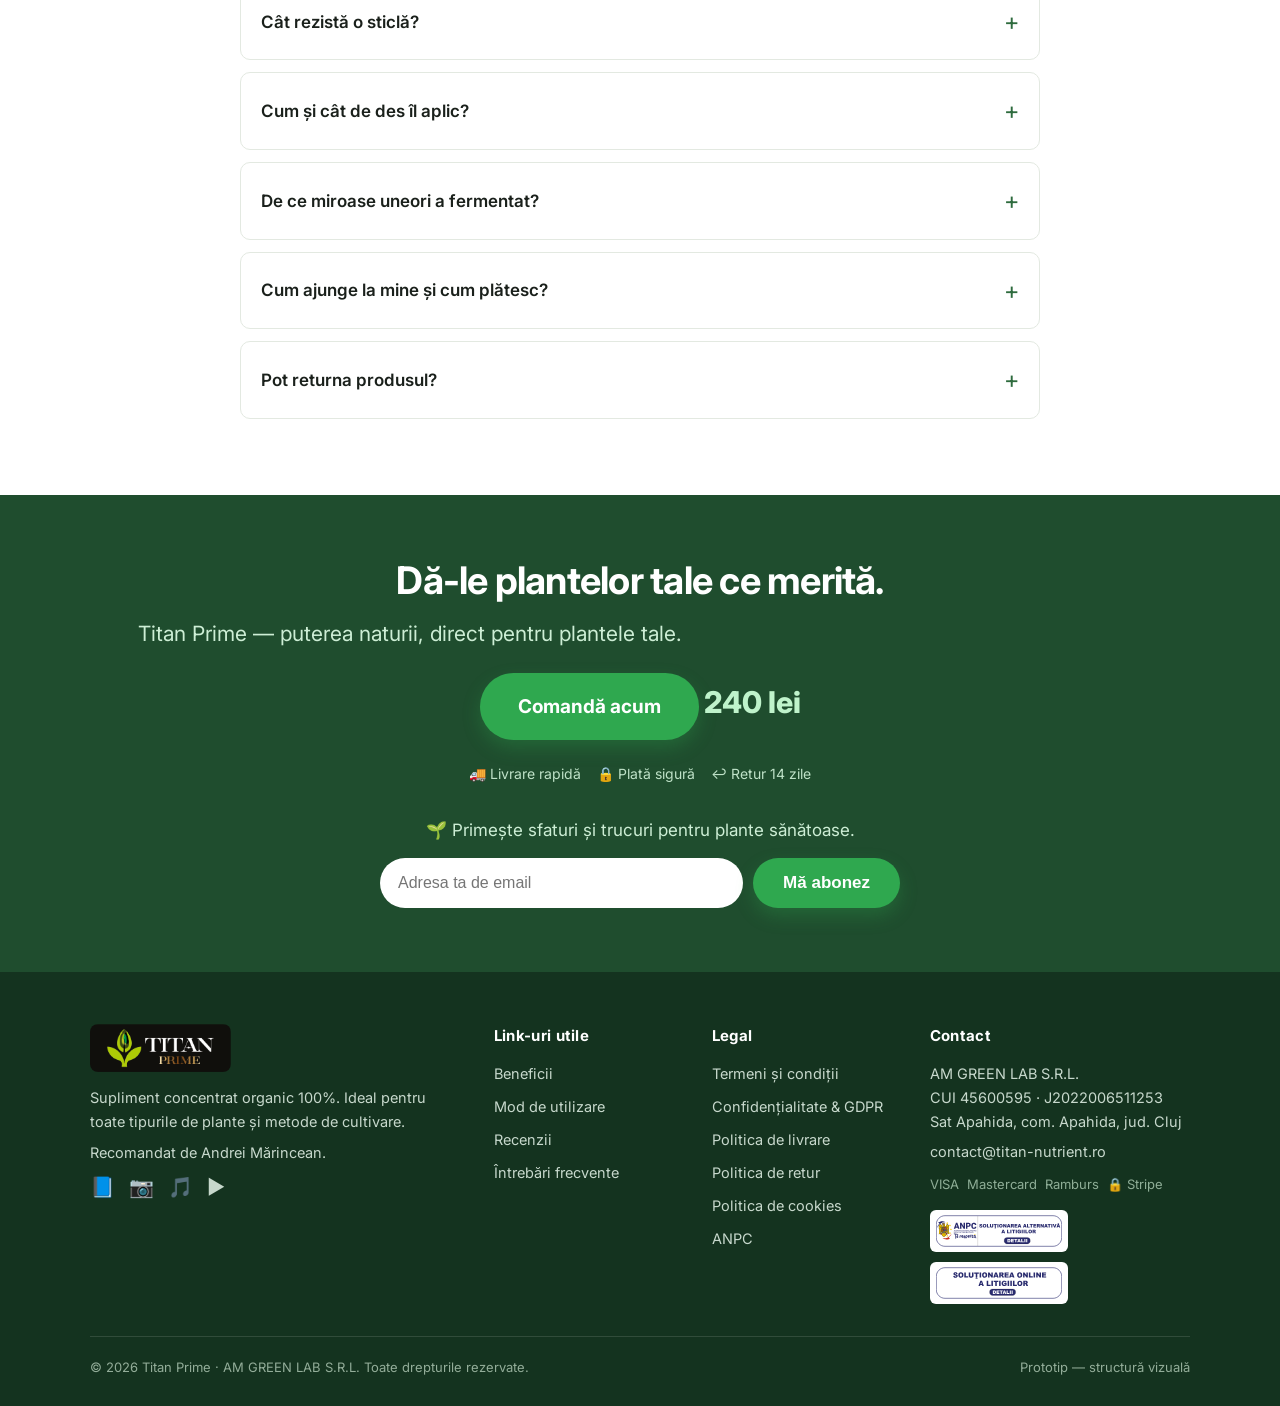
==== commit afdde100: "Switch hero to gallery image 2 (hand placing bottle) Co-Authored-By: Claude Opus 4.8 (1M context) <n" ====
--- a/index.html
+++ b/index.html
@@ -7,7 +7,7 @@
   <meta name="description" content="Titan Prime, suplimentul organic pe bază de guano care hrănește, protejează și revigorează orice plantă. Recomandat de Andrei Mărincean. Livrare rapidă în toată țara." />
   <meta property="og:title" content="Titan Prime — puterea naturii, direct pentru plantele tale" />
   <meta property="og:description" content="Supliment organic concentrat 100%, pe bază de guano. Plante mai verzi, mai puternice, mai vii." />
-  <meta property="og:image" content="assets/img/gallery-1.jpg" />
+  <meta property="og:image" content="assets/img/gallery-2.jpg" />
   <meta property="og:type" content="product" />
   <link rel="icon" href="data:image/svg+xml,%3Csvg xmlns='http://www.w3.org/2000/svg' viewBox='0 0 64 64'%3E%3Crect width='64' height='64' rx='14' fill='%231f4d2e'/%3E%3Ctext x='50%25' y='56%25' text-anchor='middle' font-family='Arial,sans-serif' font-size='30' font-weight='700' fill='%237bc043'%3ETP%3C/text%3E%3C/svg%3E" />
   <link rel="preconnect" href="https://fonts.googleapis.com" />
@@ -63,7 +63,7 @@
           </div>
         </div>
         <div class="hero__media">
-          <img src="assets/img/gallery-1.jpg" alt="Titan Prime — supliment organic concentrat pentru plante" />
+          <img src="assets/img/gallery-2.jpg" alt="Titan Prime — supliment organic concentrat pentru plante" />
         </div>
       </div>
     </section>
@@ -189,7 +189,7 @@
         <h2>Titan Prime în acțiune</h2>
         <div class="gallery-strip">
           <img src="assets/img/gallery-5.jpg" alt="Plante îngrijite cu Titan Prime" loading="lazy" />
-          <img src="assets/img/gallery-2.jpg" alt="Titan Prime, aplicat în grădină" loading="lazy" />
+          <img src="assets/img/gallery-1.jpg" alt="Sticle Titan Prime, pe fundal de flori" loading="lazy" />
           <img src="assets/img/gallery-4.jpg" alt="Rezultate Titan Prime" loading="lazy" />
         </div>
       </div>
